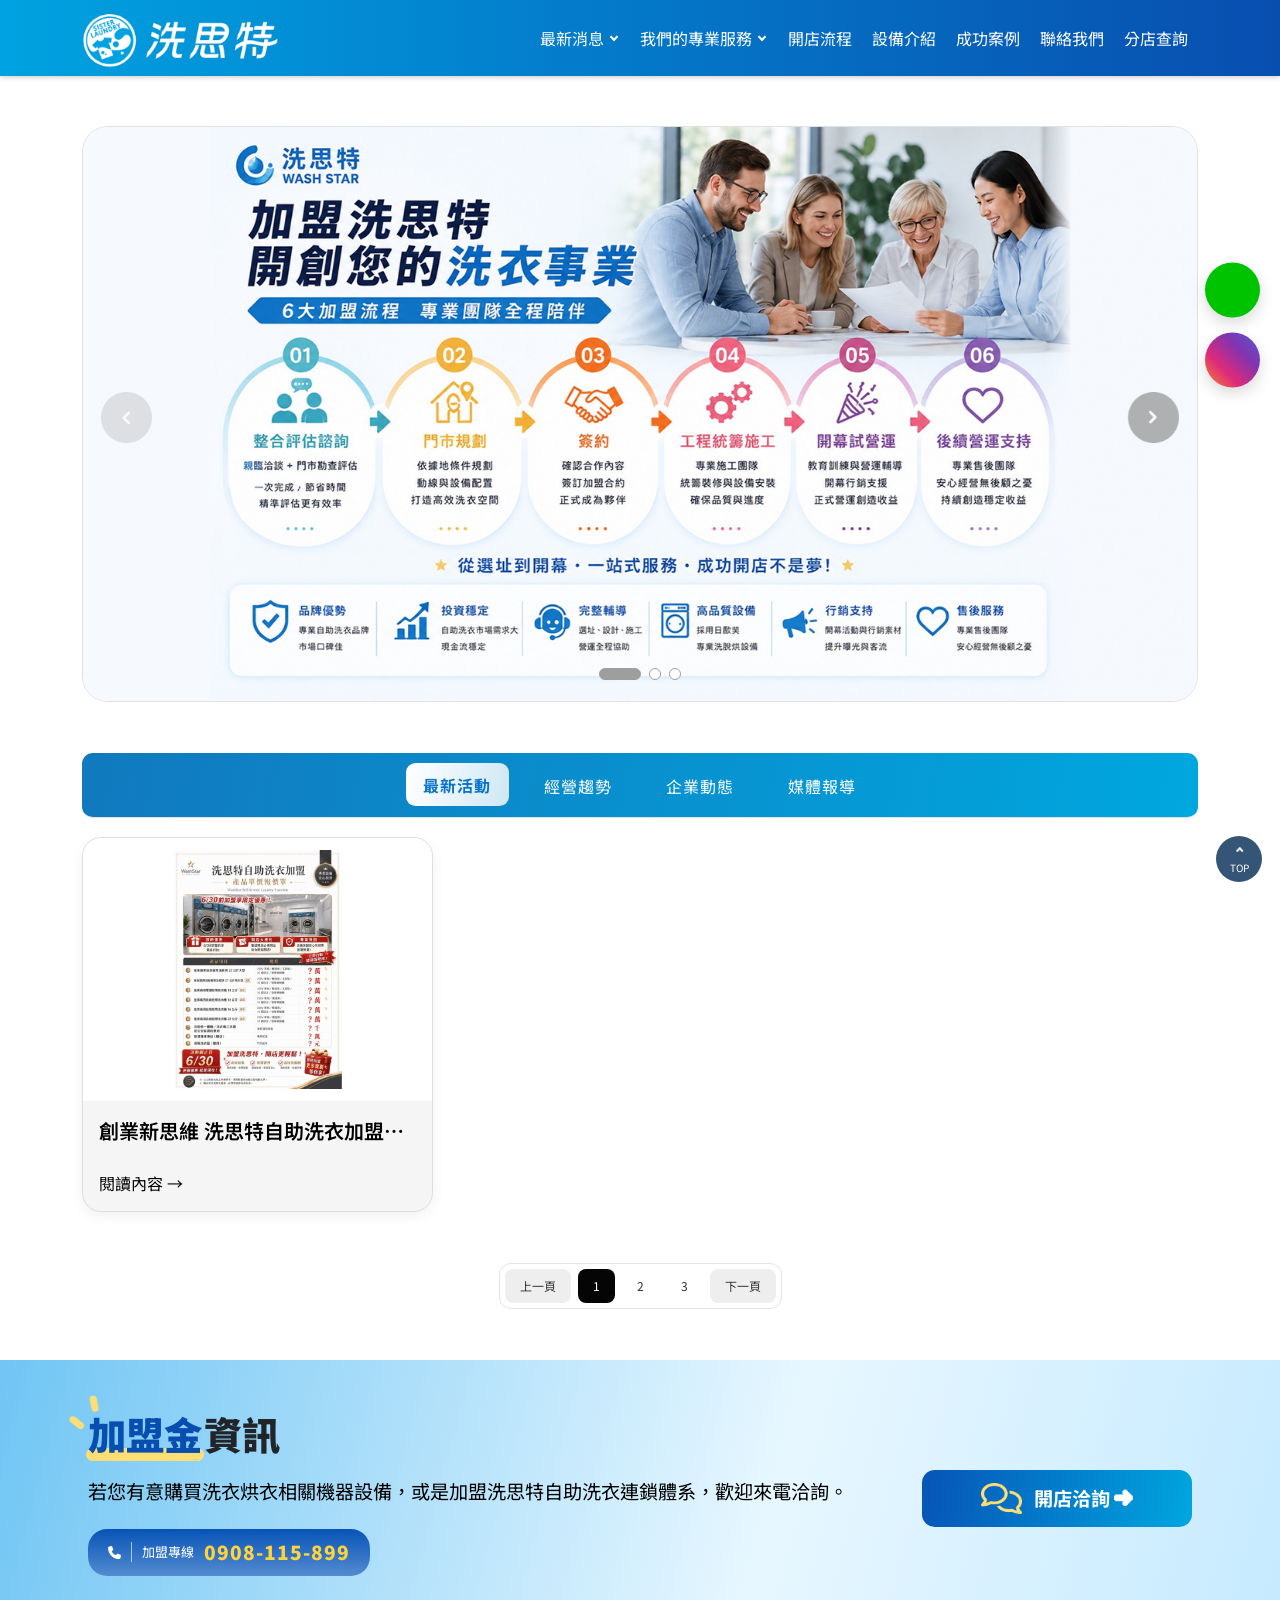
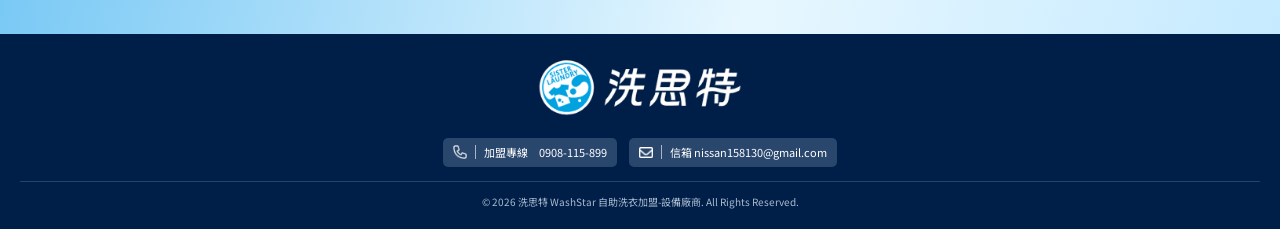
==== index.html @ e391d735 "首頁RWD切版" ====
<!doctype html>
<html lang="zh-TW">

<head>
  <meta charset="UTF-8" />
  <meta name="viewport" content="width=device-width, initial-scale=1.0" />
  <title>洗脫烘自助洗衣加盟 - 洗思特自助洗衣加盟</title>
  <meta name="description" content="洗脫烘一機到位，效率爆表！若您有意購買洗衣烘衣相關機器設備，或是加盟洗思特自助洗衣加盟連鎖體系，歡迎來電加盟，輕鬆小額開店。">
  <link rel="stylesheet" href="./style/bootstrap.min.css" />
  <link rel="stylesheet" href="./style/font-awesome.min.css" />
  <link rel="stylesheet" href="./style/magnific-popup.css" />
  <link rel="stylesheet" href="./style/swiper-bundle.css" />
  <!-- <link rel="stylesheet" href="./style/simplemenu.min.css"> -->
  <link rel="stylesheet" href="./style/animate.min.css" />
  <link rel="stylesheet" href="./style/style.css?v=0428" />
</head>

<body>
  <header class="header">
    <div class="container">
      <nav class="navbar navbar-expand-lg navbar-light">
        <div class="d-flex justify-content-between w-100">
          <a href="./" class="logo me-3">
            <img src="./images/logo.png" alt="" />
          </a>
          <button class="navbar-toggler" type="button" data-bs-toggle="collapse" data-bs-target="#navbarTogglerDemo01"
            aria-controls="navbarTogglerDemo01" aria-expanded="false" aria-label="Toggle navigation">
            <img src="./images/m_1.png" alt="" />
            <img src="./images/m_2.png" alt="" />
          </button>
        </div>

        <div class="navbar-collapse collapse" id="navbarTogglerDemo01" style="">
          <ul class="navbar-nav">
            <!-- 多層 -->
            <li class="nav-item dropdown">
              <!-- 下拉選單按鈕記得要加 .dropdown-toggle -->
              <a class="nav-link dropdown-toggle" href="./index.html#tab1" id="dropdown-menu-1" role="button"
                aria-expanded="false">
                最新消息</a><i class="gg-arrow-right ms-1"></i>
              <!-- 第一層需要加 .nested-dropdown-menu -->
              <ul class="dropdown-menu nested-dropdown-menu" aria-labelledby="dropdown-menu-1">
                <li class="nav-item dropdown">
                  <a class="dropdown-item dropdown-toggle" href="./index.html#tab1" id="dropdown-submenu-1"
                    role="button" aria-expanded="false">
                    最新活動</a></i>
                </li>
                <li class="nav-item dropdown">
                  <a class="dropdown-item dropdown-toggle" href="./index.html#tab2" id="dropdown-submenu-1"
                    role="button" aria-expanded="false">
                    經營撇步</a></i>
                </li>
                <li class="nav-item dropdown">
                  <a class="dropdown-item dropdown-toggle" href="./index.html#tab3" id="dropdown-submenu-1"
                    role="button" aria-expanded="false">
                    企業動態</a></i>
                </li>
                <li class="nav-item dropdown">
                  <a class="dropdown-item dropdown-toggle" href="./index.html#tab4" id="dropdown-submenu-1"
                    role="button" aria-expanded="false">
                    媒體報導</a></i>
                </li>
              </ul>
            </li>
            <!-- 多層 -->
            <li class="nav-item dropdown">
              <!-- 下拉選單按鈕記得要加 .dropdown-toggle -->
              <a class="nav-link dropdown-toggle" href="./about_1.html" id="dropdown-menu-1" role="button"
                aria-expanded="false">
                我們的專業服務</a><i class="gg-arrow-right ms-1"></i>
              <!-- 第一層需要加 .nested-dropdown-menu -->
              <ul class="dropdown-menu nested-dropdown-menu" aria-labelledby="dropdown-menu-1">
                <li class="nav-item dropdown">
                  <a class="dropdown-item dropdown-toggle" href="./about_1.html" id="dropdown-submenu-1" role="button"
                    aria-expanded="false">
                    關於我們</a></i>
                </li>
                <li class="nav-item dropdown">
                  <a class="dropdown-item dropdown-toggle" href="./about_2.html" id="dropdown-submenu-1" role="button"
                    aria-expanded="false">
                    SiSter</a></i>
                </li>
                <li class="nav-item dropdown">
                  <a class="dropdown-item dropdown-toggle" href="./about_3.html" id="dropdown-submenu-1" role="button"
                    aria-expanded="false">
                    SiSter店長系統</a></i>
                </li>
              </ul>
            </li>
            <!-- 單層 -->
            <li>
              <a class="nav-link" href="./flow.html">開店流程</a>
            </li>
            <!-- 單層 -->
            <li>
              <a class="nav-link" href="./equipmen_list.html">設備介紹</a>
            </li>
            <!-- 單層 -->
            <li>
              <a class="nav-link" href="./case_list.html">成功案例</a>
            </li>
            <!-- 單層 -->
            <li>
              <a class="nav-link" href="ㄥcontact.html">聯絡我們</a>
            </li>
            <!-- 單層 -->
            <li>
              <a class="nav-link" href="./branch.html">分店查詢</a>
            </li>
          </ul>
        </div>
      </nav>
    </div>
  </header>

  <main class="main">
    <!-- banner -->
    <div class="container">
      <div class="swiper bannerSwiper col-12">
        <div class="swiper-wrapper">
          <div class="swiper-slide">
            <img src="./images/banner_index.png" alt="" />
          </div>
          <div class="swiper-slide">
            <img src="./images/banner_index.png" alt="" />
          </div>
          <div class="swiper-slide">
            <img src="./images/banner_index.png" alt="" />
          </div>
        </div>
        <div class="swiper-button-next"></div>
        <div class="swiper-button-prev"></div>
        <div class="swiper-pagination"></div>
      </div>
    </div>
    <div class="container">

      <ul class="nav nav-tabs" id="section-tabs" role="tablist">
        <li class="nav-item" role="presentation">
          <button class="nav-link active" id="a1-tab" data-bs-toggle="tab" data-bs-target="#a1" type="button" role="tab"
            aria-controls="a1" aria-selected="true">最新活動</button>
        </li>
        <li class="nav-item" role="presentation">
          <button class="nav-link" id="a2-tab" data-bs-toggle="tab" data-bs-target="#a2" type="button" role="tab"
            aria-controls="a2" aria-selected="false">經營趨勢</button>
        </li>
        <li class="nav-item" role="presentation">
          <button class="nav-link" id="a3-tab" data-bs-toggle="tab" data-bs-target="#a3" type="button" role="tab"
            aria-controls="a3" aria-selected="false">企業動態</button>
        </li>
        <li class="nav-item" role="presentation">
          <button class="nav-link" id="a4-tab" data-bs-toggle="tab" data-bs-target="#a4" type="button" role="tab"
            aria-controls="a4" aria-selected="false">媒體報導</button>
        </li>
      </ul>
      <div class="tab-content" id="myTabContent">
        <div class="tab-pane fade show active" id="a1" role="tabpanel" aria-labelledby="a1-tab">
          <div class="row">
            <section class="news-grid" aria-label="最新消息列表">
              <a href="./more.html" class="news-card">
                <div class="poster-box"><img src="./WAS_file/pic_list_1.png" alt="洗思特自助洗衣加盟資訊海報"></div>
                <div class="card-copy">
                  <p class="tit">創業新思維 洗思特自助洗衣加盟免加盟金！</p>
                  <p>閱讀內容 →</p>
                </div>
              </a>

            </section>
            <nav class="pagination-wrap" aria-label="分頁">
              <ul class="pagination">
                <li class="page-item"><a class="page-link" href="#">上一頁</a></li>
                <li class="page-item active"><a class="page-link" href="#">1</a></li>
                <li class="page-item"><a class="page-link" href="#">2</a></li>
                <li class="page-item"><a class="page-link" href="#">3</a></li>
                <li class="page-item"><a class="page-link" href="#">下一頁</a></li>
              </ul>
            </nav>
          </div>
        </div>
        <div class="tab-pane fade" id="a2" role="tabpanel" aria-labelledby="a2-tab">
          <div class="row">
            <section class="news-grid" aria-label="最新消息列表">
              <a href="./more.html" class="news-card">
                <div class="poster-box"><img src="./WAS_file/pic_list_1.png" alt="洗思特自助洗衣加盟資訊海報"></div>
                <div class="card-copy">
                  <p class="tit">創業新思維 洗思特自助洗衣加盟免加盟金！</p>
                  <p>閱讀內容 →</p>
                </div>
              </a>

            </section>
            <nav class="pagination-wrap" aria-label="分頁">
              <ul class="pagination">
                <li class="page-item"><a class="page-link" href="#">上一頁</a></li>
                <li class="page-item active"><a class="page-link" href="#">1</a></li>
                <li class="page-item"><a class="page-link" href="#">2</a></li>
                <li class="page-item"><a class="page-link" href="#">3</a></li>
                <li class="page-item"><a class="page-link" href="#">下一頁</a></li>
              </ul>
            </nav>
          </div>
        </div>
        <div class="tab-pane fade" id="a3" role="tabpanel" aria-labelledby="a3-tab">
          <div class="row">
            <section class="news-grid" aria-label="最新消息列表">
              <a href="./more.html" class="news-card">
                <div class="poster-box"><img src="./WAS_file/pic_list_1.png" alt="洗思特自助洗衣加盟資訊海報"></div>
                <div class="card-copy">
                  <p class="tit">創業新思維 洗思特自助洗衣加盟免加盟金！</p>
                  <p>閱讀內容 →</p>
                </div>
              </a>

            </section>
            <nav class="pagination-wrap" aria-label="分頁">
              <ul class="pagination">
                <li class="page-item"><a class="page-link" href="#">上一頁</a></li>
                <li class="page-item active"><a class="page-link" href="#">1</a></li>
                <li class="page-item"><a class="page-link" href="#">2</a></li>
                <li class="page-item"><a class="page-link" href="#">3</a></li>
                <li class="page-item"><a class="page-link" href="#">下一頁</a></li>
              </ul>
            </nav>
          </div>
        </div>
        <div class="tab-pane fade" id="a4" role="tabpanel" aria-labelledby="a4-tab">
          <div class="row">
            <section class="news-grid" aria-label="最新消息列表">

              <a href="./more.html" class="news-card">
                <div class="poster-box"><img src="./WAS_file/pic_list_1.png" alt="洗思特自助洗衣加盟資訊海報"></div>
                <div class="card-copy">
                  <p class="tit">創業新思維 洗思特自助洗衣加盟免加盟金！</p>
                  <p>閱讀內容 →</p>
                </div>
              </a>


            </section>
            <nav class="pagination-wrap" aria-label="分頁">
              <ul class="pagination">
                <li class="page-item"><a class="page-link" href="#">上一頁</a></li>
                <li class="page-item active"><a class="page-link" href="#">1</a></li>
                <li class="page-item"><a class="page-link" href="#">2</a></li>
                <li class="page-item"><a class="page-link" href="#">3</a></li>
                <li class="page-item"><a class="page-link" href="#">下一頁</a></li>
              </ul>
            </nav>
          </div>
        </div>
      </div>
    </div>

  </main>

  <section class="join-cta container-filuid">
    <div class="cta-inner container">
      <div>
        <div class="cta-title"><span>加盟金</span>資訊</div>
        <p class="cta-desc">若您有意購買洗衣烘衣相關機器設備，或是加盟洗思特自助洗衣連鎖體系，歡迎來電洽詢。</p>
        <a class="phone-pill mb-3" href="tel:0908115899">
          <i class="fa-solid fa-phone"></i>
          <i class="line"></i>
          <span class="fw-normal">加盟專線</span> <strong>0908-115-899</strong></a>
      </div>
      <a class="chat-cta " href="#"><img src="./images/icon_message.png" alt="聊天圖示">開店洽詢 ➜</a>
    </div>
  </section>





  <div class="social-fixed-menu">
    <a href="https://lin.ee/khUN1MK" target="_blank" class="social-btn line">
      <i class="bi bi-line"></i>
    </a>
    <a href="https://www.instagram.com/zc_businesstablechair/" target="_blank" class="social-btn instagram">
      <i class="bi bi-instagram"></i>
    </a>
  </div>

  <a class="back-top" href="#" onclick="window.scrollTo({top:0,behavior:'smooth'});return false;"><b>⌃</b>TOP</a>


  <footer class="site-footer">
    <div class="footer-brand"><img src="./images/logo.png" alt=""></div>
    <div class="footer-contact">
      <span class="item">
        <img src="./images/icon_tel_l.png" alt="">
        <i class="line"></i>
        加盟專線　0908-115-899
      </span>
      <span class="item">
        <img src="./images/icon_email.png" alt="">
        <i class="line"></i>
        信箱 nissan158130@gmail.com
      </span>
    </div>
    <div class="copyright">© 2026 洗思特 WashStar 自助洗衣加盟-設備廠商. All Rights Reserved.</div>
  </footer>

  <script src="./script/jquery.min.js"></script>
  <script src="./script/bootstrap.bundle.min.js"></script>
  <!-- <script src="./script/simplemenu.js"></script> -->
  <script src="./script/jquery.magnific-popup.js"></script>
  <script src="./script/swiper-bundle.min.js"></script>
  <script src="./script/font-awesome.min.js"></script>
  <script src="./script/wow.min.js"></script>
  <script src="./script/main.js?0427"></script>
</body>

</html>
---- style/simplemenu.min.css ----
/*!
 * Simplemenu
 * @description Tasty CSS-animated hamburgers
 * @author cookieseventeen@gmail.com
 * @link https://github.com/cookieseventeen/simplemenu.git
 */.simple_menu{list-style:none;margin:0;padding:0}.simple_menu .nobtn>a>.openmenu{opacity:0;display:none}.simple_menu .nodirectorylink>a>.openmenu{position:absolute;left:0;right:0;top:0;bottom:0;width:auto;height:auto;display:block}.simple_menu ul,.simple_menu li{list-style:none;margin:0;padding:0}.simple_menu ul{display:none}.simple_menu a{color:#000;display:block;position:relative}.simple_menu a:hover{color:#59b3e9;text-decoration:none}.simple_menu a .openmenu{display:block;width:50px;height:56px;max-height:100%;position:absolute;right:0;top:0;z-index:2}.simple_menu a .openmenu .simplemenu-normal-icon{position:absolute;width:50px;height:100%;right:0;-webkit-transition:all 0.8s ease;transition:all 0.8s ease}.simple_menu a .openmenu .simplemenu-normal-icon span:nth-child(1),.simple_menu a .openmenu .simplemenu-normal-icon span:nth-child(2){content:'';display:block;position:absolute;background:#666;left:50%;top:50%;-webkit-transform:translate(-50%, -50%);transform:translate(-50%, -50%)}.simple_menu a .openmenu .simplemenu-normal-icon span:nth-child(1){width:20px;height:1px}.simple_menu a .openmenu .simplemenu-normal-icon span:nth-child(2){width:1px;height:20px}.simple_menu li.active>a .openmenu .simplemenu-normal-icon{-webkit-transform:rotate(135deg);transform:rotate(135deg)}.simple_menu>li{border-top:1px solid #ddd}.simple_menu>li>a{font-size:20px;padding:13px 24px}.simple_menu>li>ul{border-top:1px solid #ddd}.simple_menu>li>ul>li>a{font-size:18px;padding:8px 56px}.simple_menu>li>ul>li>a:before{content:'';display:block;width:2px;height:2px;background:#000;position:absolute;left:45px;top:20px}.simple_menu>li>ul>li>a span{height:43px}.simple_menu>li>ul>li>ul>li>a{font-size:16px;padding:5px 70px;color:#a2a2a2}.disablethis *{cursor:no-drop}
---- style/style.css ----
@charset "UTF-8";
@import url("https://fonts.googleapis.com/css2?family=Lugrasimo&family=Noto+Sans+TC:wght@100..900&display=swap");
body, html {
  font-family: "Noto Sans TC", sans-serif;
  font-weight: 400;
  font-style: normal;
  max-width: 1920px;
  margin: auto;
}

img {
  max-width: 100%;
  width: auto;
}

p {
  color: #000;
}

a {
  text-decoration: unset;
}

.main {
  margin-top: 75px;
  padding-top: clamp(16px, 4vw, 60px);
}

.social-fixed-menu {
  position: fixed;
  right: 20px;
  transform: translateY(-50%);
  bottom: 50%;
  display: flex;
  flex-direction: column;
  gap: 15px;
  z-index: 1050; /* 高於大多數 bootstrap 元件 */
}

.social-btn {
  width: 55px;
  height: 55px;
  border-radius: 50%;
  display: flex;
  align-items: center;
  justify-content: center;
  text-decoration: none;
  color: #fff;
  font-size: 24px;
  box-shadow: 0 6px 15px rgba(0, 0, 0, 0.15);
  transition: all 0.25s ease;
}

.social-btn:hover {
  transform: scale(1.12);
  color: #fff;
}

.line {
  background-color: #00c300;
}
.line i {
  color: #fff;
}

.instagram {
  background: linear-gradient(45deg, #f58529, #dd2a7b, #8134af, #515bd4);
}
.instagram i {
  color: #fff;
}

.header {
  position: fixed;
  width: 100%;
  top: 0;
  left: 0;
  z-index: 999;
  background-image: linear-gradient(to left, #084EB0, #00A2E0);
  box-shadow: 0 0 6px rgba(0, 0, 0, 0.3);
}
.header .logo img {
  max-height: 60px;
}
.navbar-toggler {
  border: none;
}
.navbar-toggler img:first-child {
  display: block;
}
.navbar-toggler img:last-child {
  display: none;
}
.navbar-toggler[aria-expanded=false] img:first-child {
  display: block;
}
.navbar-toggler[aria-expanded=false] img:last-child {
  display: none;
}
.navbar-toggler[aria-expanded=true] img:first-child {
  display: none;
}
.navbar-toggler[aria-expanded=true] img:last-child {
  display: block;
}
.navbar-toggler:focus {
  box-shadow: none;
}

.dropdown-submenu {
  margin-left: 12px;
  margin-top: 5px;
  position: static;
}

.nested-dropdown-menu li {
  position: relative;
}
@media (min-width: 992px) {
  .nested-dropdown-menu li + li {
    border-top: 1px dashed #c3d0dc;
  }
}

@media (min-width: 992px) {
  .dropdown-menu > li:hover > .dropdown-submenu {
    display: block;
  }
  .dropdown-submenu {
    position: absolute;
  }
  .dropdown-submenu,
  .dropdown-submenu[data-bs-popper] {
    left: 100%;
    margin-left: 0;
    margin-top: 0;
    top: -7px;
  }
  .dropdown-submenu.show {
    display: none;
  }
}
#navbarTogglerDemo01 {
  margin-top: 4px;
  margin-bottom: 4px;
  flex-shrink: 0;
}
#navbarTogglerDemo01 .dropdown-menu {
  border: none;
  display: none;
}
@media (min-width: 992px) {
  #navbarTogglerDemo01 .dropdown-menu {
    background-color: #fff;
    transform: translateX(-50%);
    left: 50%;
    border-radius: 24px;
  }
}
#navbarTogglerDemo01 .dropdown-menu::before {
  content: "";
  display: block;
  position: absolute;
  width: calc(100% + 4px);
  height: 100px;
  left: -4px;
}
#navbarTogglerDemo01 .dropdown-menu.show {
  display: block;
}
#navbarTogglerDemo01 .dropdown-toggle {
  display: flex;
  align-items: center;
  justify-content: flex-start;
  padding: 12px 20px;
  color: #000;
}
#navbarTogglerDemo01 .dropdown-toggle::after {
  display: none;
}
#navbarTogglerDemo01 .nav-item {
  position: relative;
}
#navbarTogglerDemo01 .nav-item .dropdown-item::before {
  content: "";
  width: 6px;
  height: 6px;
  border-radius: 50%;
  background-color: #1179BE;
  margin-right: 12px;
  opacity: 0;
}
#navbarTogglerDemo01 .nav-item .dropdown-item:hover::before {
  opacity: 1;
}
#navbarTogglerDemo01 .nav-item .gg-arrow-right {
  position: absolute;
  right: 18px;
  top: 12px;
  transform: rotate(90deg);
}
@media (min-width: 992px) {
  #navbarTogglerDemo01 .nav-item .gg-arrow-right {
    transform: scale(0.7);
    width: 16px;
    right: 10px;
    top: 8px;
    transform: rotate(0deg);
  }
}
@media (max-width: 991px) {
  #navbarTogglerDemo01 .navbar-nav {
    overflow-y: auto;
    max-height: 80vh;
    background-color: #fff;
    border-radius: clamp(10px, 1.75vw, 32px);
    padding: 10px;
  }
}
#navbarTogglerDemo01 .navbar-nav > .nav-item {
  margin: 2px 0;
}
#navbarTogglerDemo01 .navbar-nav > .nav-item > .nav-link {
  color: #000;
}
@media (min-width: 992px) {
  #navbarTogglerDemo01 .navbar-nav > .nav-item > .nav-link {
    background-color: transparent;
  }
}
#navbarTogglerDemo01 .navbar-nav > .nav-item > .nav-link.show {
  background-color: #f3f0ef;
}
@media (min-width: 992px) {
  #navbarTogglerDemo01 .navbar-nav > .nav-item > .nav-link.show {
    background-color: transparent;
  }
}
@media (max-width: 991px) {
  #navbarTogglerDemo01 .navbar-nav > .nav-item > .nav-link + .gg-arrow-right {
    display: none;
  }
}
@media (min-width: 992px) {
  #navbarTogglerDemo01 .navbar-nav > .nav-item > .dropdown-menu {
    padding: 12px;
  }
}
@media (min-width: 992px) {
  #navbarTogglerDemo01 .navbar-nav > .nav-item > .dropdown-menu > .nav-item:hover {
    background-color: #E6F6FD;
    border-radius: 14px;
  }
}
@media (min-width: 992px) {
  #navbarTogglerDemo01 .navbar-nav > .nav-item > .dropdown-menu > .nav-item:hover .dropdown-item {
    color: #1179BE;
  }
}
#navbarTogglerDemo01 .navbar-nav > .nav-item > .dropdown-menu > .nav-item + .nav-item {
  border-top: #ecf0f3 1px solid;
}
@media (min-width: 992px) {
  #navbarTogglerDemo01 .navbar-nav > .nav-item > .dropdown-menu > .nav-item + .nav-item {
    border-top: none;
  }
}
#navbarTogglerDemo01 .navbar-nav > .nav-item .nav-link {
  padding: 12px 20px;
  color: #fff;
  border-radius: 99px;
  color: #000;
}
@media (min-width: 992px) {
  #navbarTogglerDemo01 .navbar-nav > .nav-item .nav-link {
    padding: 6px 26px 6px 10px;
    color: #fff;
  }
}
#navbarTogglerDemo01 .navbar-nav > li {
  flex-shrink: 0;
}
#navbarTogglerDemo01 .navbar-nav > li > .nav-link {
  padding: 12px 20px;
  color: #fff;
  border-radius: 99px;
  color: #000;
}
@media (min-width: 992px) {
  #navbarTogglerDemo01 .navbar-nav > li > .nav-link {
    background-color: transparent;
    padding: 6px 10px;
    color: #fff;
  }
}
#navbarTogglerDemo01 .navbar-nav > li + li {
  margin: 2px 0;
}
#navbarTogglerDemo01 .dropdown-item:focus,
#navbarTogglerDemo01 .dropdown-item:hover {
  background-color: transparent;
}
#navbarTogglerDemo01 .dropdown-submenu.show {
  border-top: #ecf0f3 1px solid;
}
#navbarTogglerDemo01 .dropdown-submenu .dropdown-item {
  padding: 6px 20px;
  color: #595959;
}
@media (min-width: 992px) {
  #navbarTogglerDemo01 .dropdown-submenu .dropdown-item {
    padding: 12px 20px;
  }
}

@media (min-width: 992px) {
  #navbarTogglerDemo01 .dropdown-toggle.show + .dropdown-menu {
    display: block;
  }
}
.dropdown-menu {
  display: none;
}

.dropdown-menu.show {
  display: block;
}

@media (max-width: 991px) {
  .d-mobile-block {
    display: block !important;
  }
}

@media (max-width: 991px) {
  #navbarTogglerDemo01 > .navbar-nav > .nav-item > .nested-dropdown-menu {
    display: block !important;
    padding-left: 16px;
  }
}

.navbar-light .navbar-toggler {
  filter: brightness(0) invert(1);
}

@media (max-width: 991px) {
  #navbarTogglerDemo01 > .navbar-nav > .nav-item > .nested-dropdown-menu {
    padding-top: 0 !important;
  }
}

@media (max-width: 991px) {
  #navbarTogglerDemo01 .navbar-nav > .nav-item .nav-link {
    border-radius: 0;
    padding-left: 0;
    padding-right: 0;
  }
}

@media (max-width: 991px) {
  #navbarTogglerDemo01 .navbar-nav > li .nav-link {
    border-bottom: 1px solid #ecf0f3;
    border-radius: 0;
  }
}

@media (max-width: 991px) {
  #navbarTogglerDemo01 .navbar-nav > .nav-item {
    padding: 0 10px;
  }
}

@media (max-width: 991px) {
  #navbarTogglerDemo01 .navbar-nav > li + li {
    padding: 0 10px;
  }
}

@media (max-width: 991px) {
  #navbarTogglerDemo01 .navbar-nav > li a {
    padding-left: 0 !important;
    padding-right: 0 !important;
  }
}

.site-footer {
  background: #001F48;
  color: #fff;
  text-align: center;
  padding: clamp(10px, 2vw, 20px);
}

.footer-brand {
  margin-bottom: clamp(12px, 1.75vw, 24px);
}
.footer-brand img {
  width: clamp(140px, 16vw, 240px);
}

.footer-contact {
  display: flex;
  justify-content: center;
  gap: 12px;
  flex-wrap: wrap;
  margin-bottom: 14px;
}
.footer-contact .item {
  display: flex;
  align-items: center;
  gap: 8px;
}
@media (max-width: 480px) {
  .footer-contact .item {
    width: 100%;
  }
}
.footer-contact .item img {
  width: 14px;
}
.footer-contact .line {
  display: inline-block;
  width: 1px;
  height: 14px;
  background-color: rgba(255, 255, 255, 0.6);
}

.footer-contact span {
  background: #29466c;
  border-radius: 5px;
  padding: 6px 10px;
  font-size: 11px;
}

.copyright {
  border-top: 1px solid #254365;
  margin: 0 auto;
  padding-top: 12px;
  color: #aabbd0;
  font-size: 10px;
}

.back-top {
  position: fixed;
  right: 18px;
  bottom: 18px;
  width: 46px;
  height: 46px;
  border-radius: 50%;
  background: #345575;
  color: #fff;
  display: flex;
  align-items: center;
  justify-content: center;
  flex-direction: column;
  font-size: 10px;
  z-index: 8;
}

.back-top b {
  font-size: 19px;
  line-height: 16px;
}

.banner img {
  width: 100%;
  height: 100%;
  -o-object-fit: cover;
     object-fit: cover;
  border-radius: 0;
}
@media (min-width: 992px) {
  .banner img {
    max-height: 26vw;
  }
}

.tit_unit {
  color: #FFDF74;
  font-size: clamp(18px, 2vw, 24px);
}
.tit_unit .tit_en {
  margin-left: 6px;
  color: #FFDF74;
}

.tit_en {
  font-family: "Lugrasimo", cursive;
  font-weight: 400;
  font-style: normal;
  font-size: 22px;
}

.color_sec {
  color: #FFDF74 !important;
}
.color_sec * {
  color: #FFDF74 !important;
}

.btn_more {
  width: 114px;
  border: 1px solid #1179BE;
  color: #1179BE;
  background-color: #fff;
  border-radius: 99px;
  display: flex;
  align-items: center;
  justify-content: center;
  text-decoration: none;
  font-weight: 500;
  padding: 4px;
  transition: all 0.3s;
}
.btn_more:hover {
  background-color: #1179BE;
  color: #fff;
}
.btn_more:hover i {
  color: #fff;
}
.btn_more i {
  color: #1179BE;
}
.btn_more.grey {
  width: auto;
  padding: 12px;
  color: #595959;
  background-color: transparent;
  border: 1px solid #595959;
}
.btn_more.grey i {
  color: #595959;
}
.btn_more.grey:hover {
  background-color: #595959;
  color: #fff;
}
.btn_more.grey:hover i {
  color: #fff;
}

.box_link {
  color: #595959;
  display: flex;
  justify-content: center;
  gap: 4px 8px;
  list-style: none;
  font-size: 14px;
  margin-bottom: clamp(24px, 3vw, 40px);
  flex-wrap: wrap;
  line-height: 1.25;
  padding-left: 0;
}
.box_link * {
  color: #595959;
  font-size: 14px;
  line-height: 1.25;
}

.page_tit {
  font-size: clamp(22px, 2vw, 28px);
  letter-spacing: 8px;
  text-align: center;
}
.page_tit.short {
  letter-spacing: 0;
  text-align: left;
}
.page_tit + p {
  font-size: clamp(16px, 1.25vw, 20px);
}

.hr {
  color: #bbb;
  margin-top: clamp(20px, 3vw, 40px);
  margin-bottom: clamp(20px, 3vw, 40px);
}

.page_unit_tit {
  text-align: center;
  font-size: clamp(14px, 1.5vw, 16px);
  color: #000;
}

.banner .area_text {
  background-color: #F4F4F4;
  text-align: center;
  padding-top: 20px;
  padding-bottom: 20px;
}
.banner .area_text p {
  letter-spacing: 0.5px;
}
.banner .area_text p:first-child {
  font-size: 18px;
  letter-spacing: 2px;
  font-weight: 500;
}

.gg-arrow-right {
  box-sizing: border-box;
  position: relative;
  display: block;
  transform: scale(var(--ggs, 1));
  width: 22px;
  height: 22px;
}

.gg-arrow-right::after {
  content: "";
  display: block;
  box-sizing: border-box;
  position: absolute;
  right: 3px;
  color: #fff;
}

.gg-arrow-right::after {
  width: 6px;
  height: 6px;
  border-top: 2px solid;
  border-right: 2px solid;
  transform: rotate(135deg);
  bottom: 10px;
}

.gg-arrow-left {
  box-sizing: border-box;
  position: relative;
  display: block;
  transform: scale(var(--ggs, 1));
  width: 22px;
  height: 22px;
}

.gg-arrow-left::after,
.gg-arrow-left::before {
  content: "";
  display: block;
  box-sizing: border-box;
  position: absolute;
  left: 3px;
}

.gg-arrow-left::after {
  width: 8px;
  height: 8px;
  border-bottom: 2px solid;
  border-left: 2px solid;
  transform: rotate(45deg);
  bottom: 7px;
}

.gg-arrow-down {
  box-sizing: border-box;
  position: relative;
  display: block;
  transform: scale(var(--ggs, 1));
  width: 22px;
  height: 22px;
}

.gg-arrow-down::after,
.gg-arrow-down::before {
  content: "";
  display: block;
  box-sizing: border-box;
  position: absolute;
  bottom: 4px;
}

.gg-arrow-down::after {
  width: 8px;
  height: 8px;
  border-bottom: 2px solid;
  border-left: 2px solid;
  transform: rotate(-45deg);
  left: 7px;
}

.gg-arrow-down::before {
  width: 2px;
  height: 16px;
  left: 10px;
  background: currentColor;
}

.gg-arrow-up {
  box-sizing: border-box;
  position: relative;
  display: block;
  transform: scale(var(--ggs, 1));
  width: 22px;
  height: 22px;
}

.gg-arrow-up::after,
.gg-arrow-up::before {
  content: "";
  display: block;
  box-sizing: border-box;
  position: absolute;
  top: 4px;
}

.gg-arrow-up::after {
  width: 8px;
  height: 8px;
  border-top: 2px solid;
  border-left: 2px solid;
  transform: rotate(45deg);
  left: 7px;
}

.gg-arrow-up::before {
  width: 2px;
  height: 16px;
  left: 10px;
  background: currentColor;
}

.box_edit h1,
.box_edit h2,
.box_edit h3,
.box_edit h4,
.box_edit h5,
.box_edit h6 {
  color: #1179BE;
}
.box_edit ol {
  padding-left: 32px;
}
.box_edit ol ul {
  padding-left: 20px;
  list-style: disc;
}
.box_edit li b {
  color: #1179BE;
}
.box_edit img {
  height: auto !important;
}

.bannerSwiper {
  width: 100%;
  height: 100%;
  margin-bottom: clamp(16px, 4vw, 60px);
  border-radius: clamp(16px, 2vw, 36px);
  border: 1px solid #E2E2E2;
}
.bannerSwiper .swiper-slide {
  text-align: center;
  font-size: 18px;
  background: #fff;
  display: flex;
  justify-content: center;
  align-items: center;
}
.bannerSwiper .swiper-slide img {
  display: block;
  width: 100%;
  height: 100%;
  -o-object-fit: cover;
     object-fit: cover;
}
.bannerSwiper .swiper-pagination-bullet {
  width: 10px;
  height: 10px;
  background-color: #fff;
  opacity: 0.6;
  box-shadow: 0 0 4px rgba(0, 0, 0, 0.5);
}
.bannerSwiper .swiper-pagination-bullet-active {
  opacity: 1;
}

.swiper-horizontal > .swiper-pagination-bullets,
.swiper-pagination-bullets.swiper-pagination-horizontal {
  bottom: 16px;
}

.swiper-button-next {
  background-image: url("../images/btn_next.png");
  background-size: 100% 100%;
  width: clamp(30px, 4vw, 72px);
  height: clamp(30px, 4vw, 72px);
  right: 18px;
}
.swiper-button-next::after {
  display: none;
}

.swiper-button-prev {
  background-image: url("../images/btn_prev.png");
  background-size: 100% 100%;
  width: clamp(30px, 4vw, 72px);
  height: clamp(30px, 4vw, 72px);
  left: 18px;
}
.swiper-button-prev::after {
  display: none;
}

.swiper .swiper-pagination-bullet {
  opacity: 1;
  box-shadow: none;
  border: 1px solid #9E9E9E;
  width: 12px;
  height: 12px;
}
.swiper .swiper-pagination-bullet.swiper-pagination-bullet-active {
  background-color: #9E9E9E;
  width: 42px;
  height: 12px;
  border-radius: 20px;
}

.arr_box {
  display: flex;
  gap: 6px;
}
.arr_box .arrow-right,
.arr_box .arrow-left {
  width: 36px;
  height: 36px;
  display: flex;
  align-items: center;
  justify-content: center;
  border: 1px solid #bbb;
  transition: all 0.3s;
}
.arr_box .arrow-right i,
.arr_box .arrow-left i {
  color: #bbb;
  margin: 0 !important;
}
.arr_box .arrow-right:hover,
.arr_box .arrow-left:hover {
  filter: brightness(0.5);
}

.list_card {
  display: flex;
  justify-content: space-between;
  flex-wrap: wrap;
  margin-bottom: clamp(24px, 4vw, 80px);
}
@media (min-width: 992px) {
  .list_card {
    gap: 8px;
  }
}
.list_card .card {
  width: 100%;
  border: none;
  border-radius: 10px;
  margin-top: 12px;
}
@media (min-width: 992px) {
  .list_card .card {
    width: calc(50% - 8px);
  }
}
.list_card .card img {
  margin: 0;
}
.list_card .card:nth-child(1n) {
  background-color: #dde6e4;
}
.list_card .card:nth-child(2n) {
  background-color: #e5ded5;
}
.list_card .card:nth-child(3n) {
  background-color: #cbd5dd;
}
.list_card .card:nth-child(4n) {
  background-color: #d6cdcb;
}
.list_card .card .text {
  position: absolute;
  padding: 16px;
  transform: translateY(-50%);
  top: 50%;
  left: 0;
  width: 45%;
}
.list_card .card .btn_more {
  padding: 0 4px 1px 4px;
  width: 90px;
  opacity: 0.9;
  font-size: 15px;
}
.list_card .card .tw {
  margin-bottom: 4px;
  font-size: 20px;
}
.list_card .card .en {
  font-size: 16px;
  opacity: 0.9;
}
.list_card .card .btn_more {
  font-size: 16px;
}
.list_card.list_card_v2 .card {
  position: relative;
  overflow: hidden;
}
.list_card.list_card_v2 .card::after {
  content: "";
  display: block;
  position: absolute;
  width: 100%;
  height: 120%;
  opacity: 0.8;
  transform: translate(-50%, -50%);
  left: 50%;
  top: 50%;
  transition: all 0.5s;
}
.list_card.list_card_v2 .card:nth-child(1n)::after {
  background-color: #dde6e4;
}
.list_card.list_card_v2 .card:nth-child(2n)::after {
  background-color: #e5ded5;
}
.list_card.list_card_v2 .card:nth-child(3n)::after {
  background-color: #cbd5dd;
}
.list_card.list_card_v2 .card:nth-child(4n)::after {
  background-color: #d6cdcb;
}
.list_card.list_card_v2 .card img {
  margin: 0;
}
.list_card.list_card_v2 .card .text {
  position: absolute;
  z-index: 1;
  transform: translateY(-50%);
  left: 20px;
  transition: all 0.5s;
}
.list_card.list_card_v2 .card .btn_more {
  pointer-events: none;
}
.list_card.list_card_v2 .card:hover .text {
  opacity: 0;
}
.list_card.list_card_v2 .card:hover::after {
  opacity: 0;
}
.list_card.list_card_v3 .card:hover .text .btn_more {
  background-color: #595959;
  color: #fff;
}
.list_card.list_card_v3 .card:hover .text .btn_more .gg-arrow-right {
  color: #fff;
}
.list_card.list_card_v3 .card .btn_more {
  pointer-events: none;
}

#section-tabs {
  display: flex;
  justify-content: center;
  gap: clamp(12px, 1.35vw, 22px);
  margin: clamp(16px, 3vw, 48px) 0 clamp(16px, 1.5vw, 22px);
  padding: clamp(6px, 0.75vw, 10px);
  border-radius: clamp(10px, 0.85vw, 16px);
  background: linear-gradient(100deg, #1179BE, #00a7df);
}
@media (max-width: 480px) {
  #section-tabs {
    padding: 6px;
    gap: 6px;
  }
}
#section-tabs .nav-item:focus-visible {
  outline: none;
}
#section-tabs .nav-link,
#section-tabs a {
  padding: clamp(6px, 0.75vw, 10px) clamp(12px, 1.35vw, 22px);
  border-radius: clamp(6px, 0.75vw, 10px);
  color: #fff;
  font-size: clamp(16px, 1.25vw, 18px);
  letter-spacing: 1px;
}
@media (max-width: 480px) {
  #section-tabs .nav-link,
  #section-tabs a {
    letter-spacing: 0;
    font-size: 14px;
  }
}
#section-tabs .nav-link.active,
#section-tabs a.active {
  color: #0873c8;
  background: #fff;
  background: linear-gradient(100deg, rgb(255, 255, 255), rgba(255, 255, 255, 0.8));
  border: none;
  font-weight: 700;
}
#section-tabs .nav-link:hover,
#section-tabs a:hover {
  background-color: rgba(255, 255, 255, 0.3);
  border: none;
}

.news-grid {
  display: grid;
  grid-template-columns: repeat(3, minmax(0, 1fr));
  gap: 31px 32px;
}

.news-card {
  overflow: hidden;
  border: 1px solid #dedede;
  border-radius: clamp(10px, 1.5vw, 24px);
  background: #f5f5f5;
  box-shadow: 0 4px 13px rgba(0, 0, 0, 0.06);
  color: #000;
}
.news-card p {
  margin-bottom: 0;
  font-size: 16px;
}
.news-card .tit {
  font-size: clamp(20px, 1.5vw, 24px);
  font-weight: 600;
  margin-bottom: 8px;
  line-height: 1.4;
  white-space: nowrap;
  overflow: hidden;
  text-overflow: ellipsis;
  margin-bottom: clamp(16px, 15vw, 26px);
}

.poster-box {
  height: 263px;
  display: flex;
  align-items: center;
  justify-content: center;
  padding: 12px;
  background: #fff;
}
.poster-box img {
  height: 100%;
  max-width: 100%;
  -o-object-fit: contain;
     object-fit: contain;
}

.card-copy {
  padding: 16px;
}

.pagination-wrap {
  display: flex;
  justify-content: center;
  margin: clamp(20px, 4vw, 60px) 0;
}

.pagination {
  display: flex;
  align-items: center;
  gap: 8px;
  padding: 5px;
  border: 1px solid #e4e4e4;
  border-radius: clamp(10px, 1.35vw, 12px);
  margin-bottom: 0;
}

.page-link {
  border: 0;
  border-radius: 8px !important;
  color: #333;
  font-size: 12px;
  padding: 8px 15px;
  background: transparent;
}
.page-link:hover {
  color: #0754b7;
  background: #f0f0f0;
}
.page-link:focus {
  box-shadow: none;
}

.page-item.active .page-link {
  color: #fff;
  background: #050505;
}
.page-item:first-child .page-link, .page-item:last-child .page-link {
  background: #eee;
}
@media (max-width: 480px) {
  .page-item:first-child .page-link, .page-item:last-child .page-link {
    display: none;
  }
}
.page-item.disabled .page-link {
  color: #999;
  pointer-events: none;
}

.join-cta {
  background: linear-gradient(105deg, #70c5f4 0%, #e7f7ff 60%, #c6eaff 100%);
  padding: 45px 0 42px;
}

.cta-inner {
  margin: auto;
  display: flex;
  align-items: center;
  justify-content: space-between;
  gap: 30px;
  padding: 0 18px;
}

.cta-title {
  font-size: clamp(29px, 3vw, 48px);
  font-weight: 900;
  margin-bottom: 14px;
}
.cta-title span {
  color: #084EB0;
  position: relative;
  display: inline-block;
  z-index: 1;
  margin-right: 2px;
}
.cta-title span::before {
  content: "";
  display: inline-block;
  width: calc(100% + 4px);
  height: clamp(10px, 1vw, 15px);
  border-radius: 50px;
  background-color: #FFDF74;
  margin-right: 12px;
  bottom: 2px;
  position: absolute;
  z-index: -1;
  transform: translateX(-2px);
}
.cta-title span::after {
  content: "";
  display: inline-block;
  width: clamp(26px, 2.4vw, 36px);
  height: clamp(32px, 3vw, 42px);
  position: absolute;
  background-image: url("../images/desc_1.png");
  background-size: contain;
  background-repeat: no-repeat;
  left: -20px;
  top: -10px;
}

.cta-desc {
  font-size: clamp(18px, 1.5vw, 22px);
  margin-bottom: 23px;
}

.phone-pill {
  display: inline-flex;
  align-items: center;
  gap: 10px;
  background: linear-gradient(180deg, #0754b7, #548bd0);
  border-radius: clamp(10px, 1.5vw, 30px);
  padding: 9px 20px;
  color: #fff;
  font-size: 13px;
  font-weight: 700;
  transition: all 0.3s;
}
@media (max-width: 480px) {
  .phone-pill {
    padding: 10px 16px;
    gap: 6px;
    width: 100%;
  }
}
.phone-pill:hover {
  color: #FFDF74;
  transform: translateY(-2px);
}
.phone-pill strong {
  font-size: clamp(18px, 1.5vw, 22px);
  color: #ffd43b;
  letter-spacing: 1px;
}
@media (max-width: 480px) {
  .phone-pill strong {
    font-size: 16px;
  }
}
.phone-pill .line {
  width: 1px;
  height: 20px;
  background-color: rgba(255, 255, 255, 0.6);
}
@media (max-width: 480px) {
  .phone-pill .line {
    display: none;
  }
}
@media (max-width: 480px) {
  .phone-pill svg {
    display: none;
  }
}

.chat-cta {
  background: linear-gradient(100deg, #0754b7, #00a6df);
  color: #fff;
  border-radius: clamp(10px, 1vw, 16px);
  padding: clamp(10px, 1vw, 16px) clamp(16px, 1.5vw, 22px);
  font-size: clamp(18px, 1.5vw, 28px);
  display: flex;
  align-items: center;
  justify-content: center;
  gap: 12px;
  width: clamp(192px, 30%, 270px);
  flex-shrink: 0;
  transition: all 0.3s;
  font-weight: 700;
}
@media (max-width: 767.98px) {
  .chat-cta {
    margin: auto;
  }
}
@media (max-width: 480px) {
  .chat-cta {
    font-size: 16px;
    width: 100%;
  }
}
.chat-cta:hover {
  color: #FFDF74;
  transform: translateY(-2px);
}
.chat-cta img {
  width: clamp(30px, 3.2vw, 58px);
}

@media (max-width: 767.98px) {
  .header-inner {
    flex-wrap: wrap;
  }
  .main-nav {
    width: 100%;
    overflow-x: auto;
  }
  .news-grid {
    grid-template-columns: repeat(2, minmax(0, 1fr));
  }
  .cta-inner {
    display: block;
    text-align: center;
  }
}
@media (max-width: 480px) {
  .news-grid {
    grid-template-columns: 1fr;
  }
}
.bannerSwiper_pr .swiper-pagination {
  width: 60px;
  background-color: rgba(255, 255, 255, 0.6);
  padding: 4px;
  margin: auto;
  transform: translateX(-50%);
  left: 50%;
  bottom: 18px;
  border-radius: 4px;
}
.bannerSwiper_pr .swiper-slide {
  display: flex;
  justify-content: center;
}
.bannerSwiper_pr img {
  border-radius: 0;
}

#pills-tab {
  justify-content: center;
  gap: 12px;
  margin-top: 8px;
}
#pills-tab .nav-link {
  background-color: #e2e2e2;
  color: #595959;
  border-radius: 99px;
  padding: 2px 16px 4px 16px;
  letter-spacing: 2px;
}
#pills-tab .nav-link.active {
  background-color: #1179BE;
  color: #fff;
}

.list-pp {
  list-style: none;
  padding-left: 0;
  display: flex;
  flex-wrap: wrap;
  align-items: flex-start;
  justify-content: start;
  gap: 8px;
}
@media (min-width: 992px) {
  .list-pp {
    gap: 18px;
  }
}
@media (min-width: 1366px) {
  .list-pp {
    gap: 16px;
  }
}
.list-pp .item {
  width: calc(50% - 4px);
}
@media (min-width: 992px) {
  .list-pp .item {
    width: calc(33.333% - 12px);
  }
}
@media (min-width: 1366px) {
  .list-pp .item {
    width: calc(25% - 12px);
  }
}
.list-pp .item:hover a > img {
  opacity: 0.7;
}
.list-pp a img {
  border-radius: 10px;
}

.box_sp {
  margin: 8px 0 4px 0;
}
.box_sp img {
  border-radius: 99px !important;
  width: clamp(24px, 3vw, 40px);
  height: clamp(24px, 3vw, 40px);
  transition: all 0.3s;
}
.box_sp img + img {
  margin-left: 12px;
}
.box_sp.lg {
  margin-top: 14px;
  margin-bottom: 14px;
}
.box_sp.lg img {
  width: clamp(42px, 3vw, 64px);
  height: clamp(42px, 3vw, 64px);
}
.box_sp.lg img + img {
  margin-left: 18px;
}

.box_sep .tit {
  font-size: 14px;
  color: #8a8a8a;
  margin-bottom: 4px;
}
@media (min-width: 992px) {
  .box_sep .tit {
    font-size: 16px;
  }
}
@media (min-width: 992px) {
  .box_sep p,
  .box_sep li {
    font-size: 18px;
  }
}

.mfp-bg {
  background-color: #fff;
}

.mfp-figure:after {
  display: none;
}

img.mfp-img {
  padding: 0 !important;
  border-radius: 10px;
  max-height: 80vh !important;
}

.mfp-image-holder .mfp-content {
  width: calc(100% - 32px);
}

.mfp-image-holder .mfp-close {
  margin-top: -40px;
  color: #555;
  padding-right: 12px;
}

.list_case {
  padding-left: 0;
  list-style: none;
  margin-bottom: clamp(24px, 4vw, 80px);
}
@media (min-width: 681px) {
  .list_case {
    margin-top: clamp(24px, 3vw, 60px);
    display: flex;
    flex-wrap: wrap;
    justify-content: start;
    align-items: start;
    gap: 0 26px;
  }
}
.list_case .item {
  padding-bottom: 16px;
  border-bottom: 1px solid #dddddd;
  padding-top: 16px;
}
@media (min-width: 681px) {
  .list_case .item {
    width: calc(50% - 20px);
  }
}
@media (min-width: 992px) {
  .list_case .item {
    width: calc(33.333% - 20px);
  }
}
@media (min-width: 1366px) {
  .list_case .item {
    width: calc(25% - 20px);
  }
}
@media (min-width: 681px) {
  .list_case .item:nth-child(2) {
    border-top: none;
  }
}
.list_case .item:hover img {
  opacity: 0.7;
}
.list_case .item a {
  display: flex;
  align-items: center;
  justify-content: flex-start;
  flex-direction: column;
}
.list_case .item a > img {
  border-radius: 10px;
  margin-bottom: 8px;
  transition: all 0.3s;
}
.list_case .box_text {
  width: 100%;
}
.list_case .box_text .tit {
  color: #1179BE;
  margin-bottom: 4px;
  display: -webkit-box;
  -webkit-box-orient: vertical;
  -webkit-line-clamp: 1;
  overflow: hidden;
}
.list_case .box_text .data {
  font-size: 14px;
  color: #898989;
  margin-bottom: 4px;
}
.list_case .box_text .des {
  margin-bottom: 0;
  display: -webkit-box;
  -webkit-box-orient: vertical;
  -webkit-line-clamp: 2;
  overflow: hidden;
  height: 48px;
}

.box_edit {
  margin-bottom: clamp(24px, 4vw, 80px);
}/*# sourceMappingURL=style.css.map */
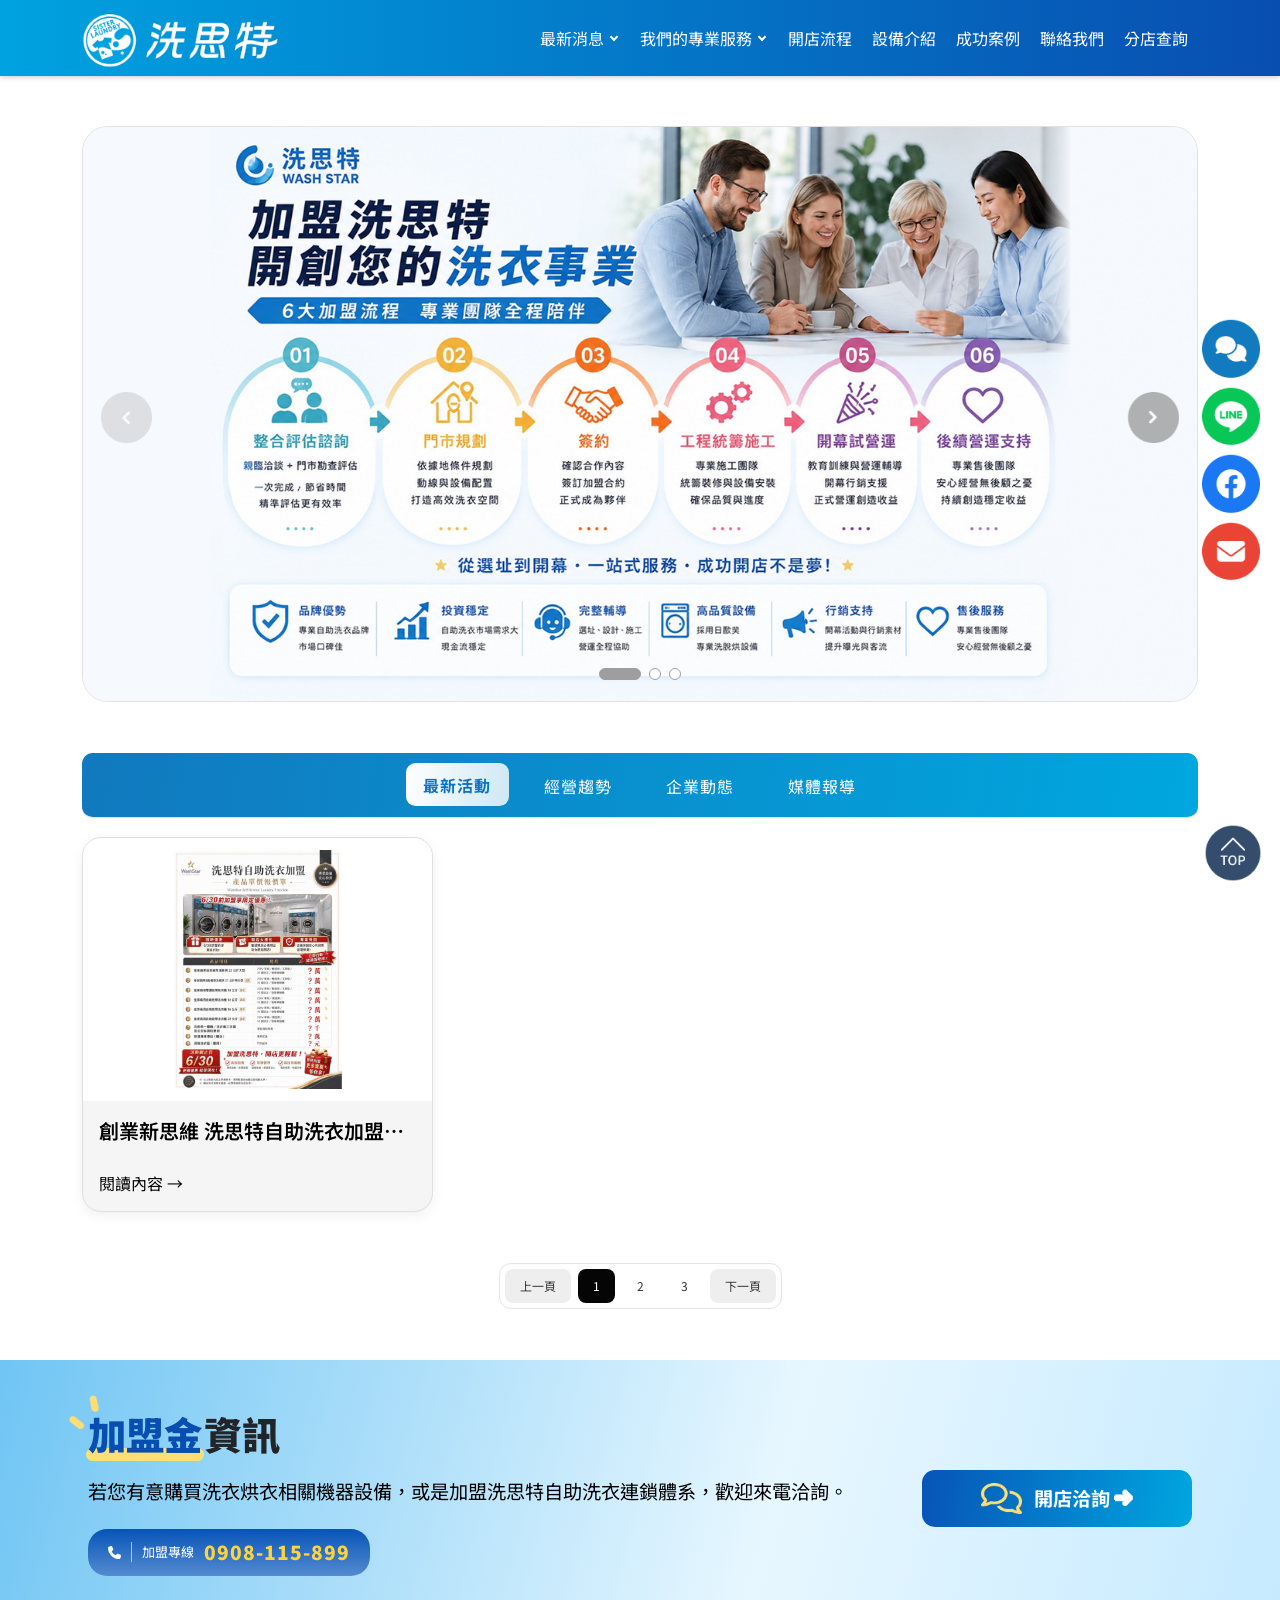
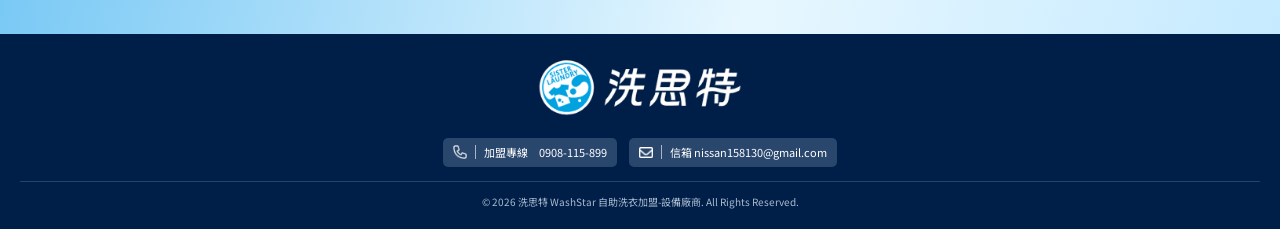
==== commit 8f347666: "全站頭尾、回頂端、浮動按鈕" ====
--- a/index.html
+++ b/index.html
@@ -13,6 +13,7 @@
   <!-- <link rel="stylesheet" href="./style/simplemenu.min.css"> -->
   <link rel="stylesheet" href="./style/animate.min.css" />
   <link rel="stylesheet" href="./style/style.css?v=0428" />
+  <link rel="shortcut icon" href="./images/ico.ico" type="image/x-icon">
 </head>
 
 <body>
@@ -272,15 +273,23 @@
 
 
   <div class="social-fixed-menu">
-    <a href="https://lin.ee/khUN1MK" target="_blank" class="social-btn line">
-      <i class="bi bi-line"></i>
+    <a href="tel:0908115899" target="_blank" class="social-btn">
+      <img src="./images/btn_message.png" alt="">
     </a>
-    <a href="https://www.instagram.com/zc_businesstablechair/" target="_blank" class="social-btn instagram">
-      <i class="bi bi-instagram"></i>
+    <a href="https://line.me/ti/p/OtHSgi9biU" target="_blank" class="social-btn ">
+      <img src="./images/btn_LINE.png" alt="">
+    </a>
+    <a href="https://www.facebook.com/622469711491925/" target="_blank" class="social-btn">
+      <img src="./images/btn_facebook.png" alt="">
+    </a>
+    <a href="mailto:nissan158130@gmail.com" target="_blank" class="social-btn instagram">
+      <img src="./images/btn_email.png" alt="">
     </a>
   </div>
 
-  <a class="back-top" href="#" onclick="window.scrollTo({top:0,behavior:'smooth'});return false;"><b>⌃</b>TOP</a>
+  <a class="back-top" href="#" onclick="window.scrollTo({top:0,behavior:'smooth'});return false;">
+    <img src="./images/btn_top.png" alt="回到最上方">
+  </a>
 
 
   <footer class="site-footer">
--- a/style/style.css
+++ b/style/style.css
@@ -1,6 +1,7 @@
 @charset "UTF-8";
 @import url("https://fonts.googleapis.com/css2?family=Lugrasimo&family=Noto+Sans+TC:wght@100..900&display=swap");
-body, html {
+body,
+html {
   font-family: "Noto Sans TC", sans-serif;
   font-weight: 400;
   font-style: normal;
@@ -30,44 +31,21 @@
   position: fixed;
   right: 20px;
   transform: translateY(-50%);
-  bottom: 50%;
+  top: 50%;
   display: flex;
   flex-direction: column;
-  gap: 15px;
-  z-index: 1050; /* 高於大多數 bootstrap 元件 */
+  gap: 10px;
+  z-index: 1050;
+  /* 高於大多數 bootstrap 元件 */
 }
 
 .social-btn {
-  width: 55px;
-  height: 55px;
-  border-radius: 50%;
-  display: flex;
-  align-items: center;
-  justify-content: center;
-  text-decoration: none;
-  color: #fff;
-  font-size: 24px;
-  box-shadow: 0 6px 15px rgba(0, 0, 0, 0.15);
-  transition: all 0.25s ease;
-}
-
+  width: clamp(36px, 4.5vw, 72px);
+  height: clamp(36px, 4.5vw, 72px);
+  transition: all 0.3s linear;
+}
 .social-btn:hover {
-  transform: scale(1.12);
-  color: #fff;
-}
-
-.line {
-  background-color: #00c300;
-}
-.line i {
-  color: #fff;
-}
-
-.instagram {
-  background: linear-gradient(45deg, #f58529, #dd2a7b, #8134af, #515bd4);
-}
-.instagram i {
-  color: #fff;
+  transform: translateY(-4px);
 }
 
 .header {
@@ -443,22 +421,13 @@
   position: fixed;
   right: 18px;
   bottom: 18px;
-  width: 46px;
-  height: 46px;
-  border-radius: 50%;
-  background: #345575;
-  color: #fff;
-  display: flex;
-  align-items: center;
-  justify-content: center;
-  flex-direction: column;
-  font-size: 10px;
+  width: clamp(36px, 4.5vw, 72px);
+  height: clamp(36px, 4.5vw, 72px);
   z-index: 8;
-}
-
-.back-top b {
-  font-size: 19px;
-  line-height: 16px;
+  transition: all 0.3s linear;
+}
+.back-top:hover {
+  transform: translateY(-4px);
 }
 
 .banner img {
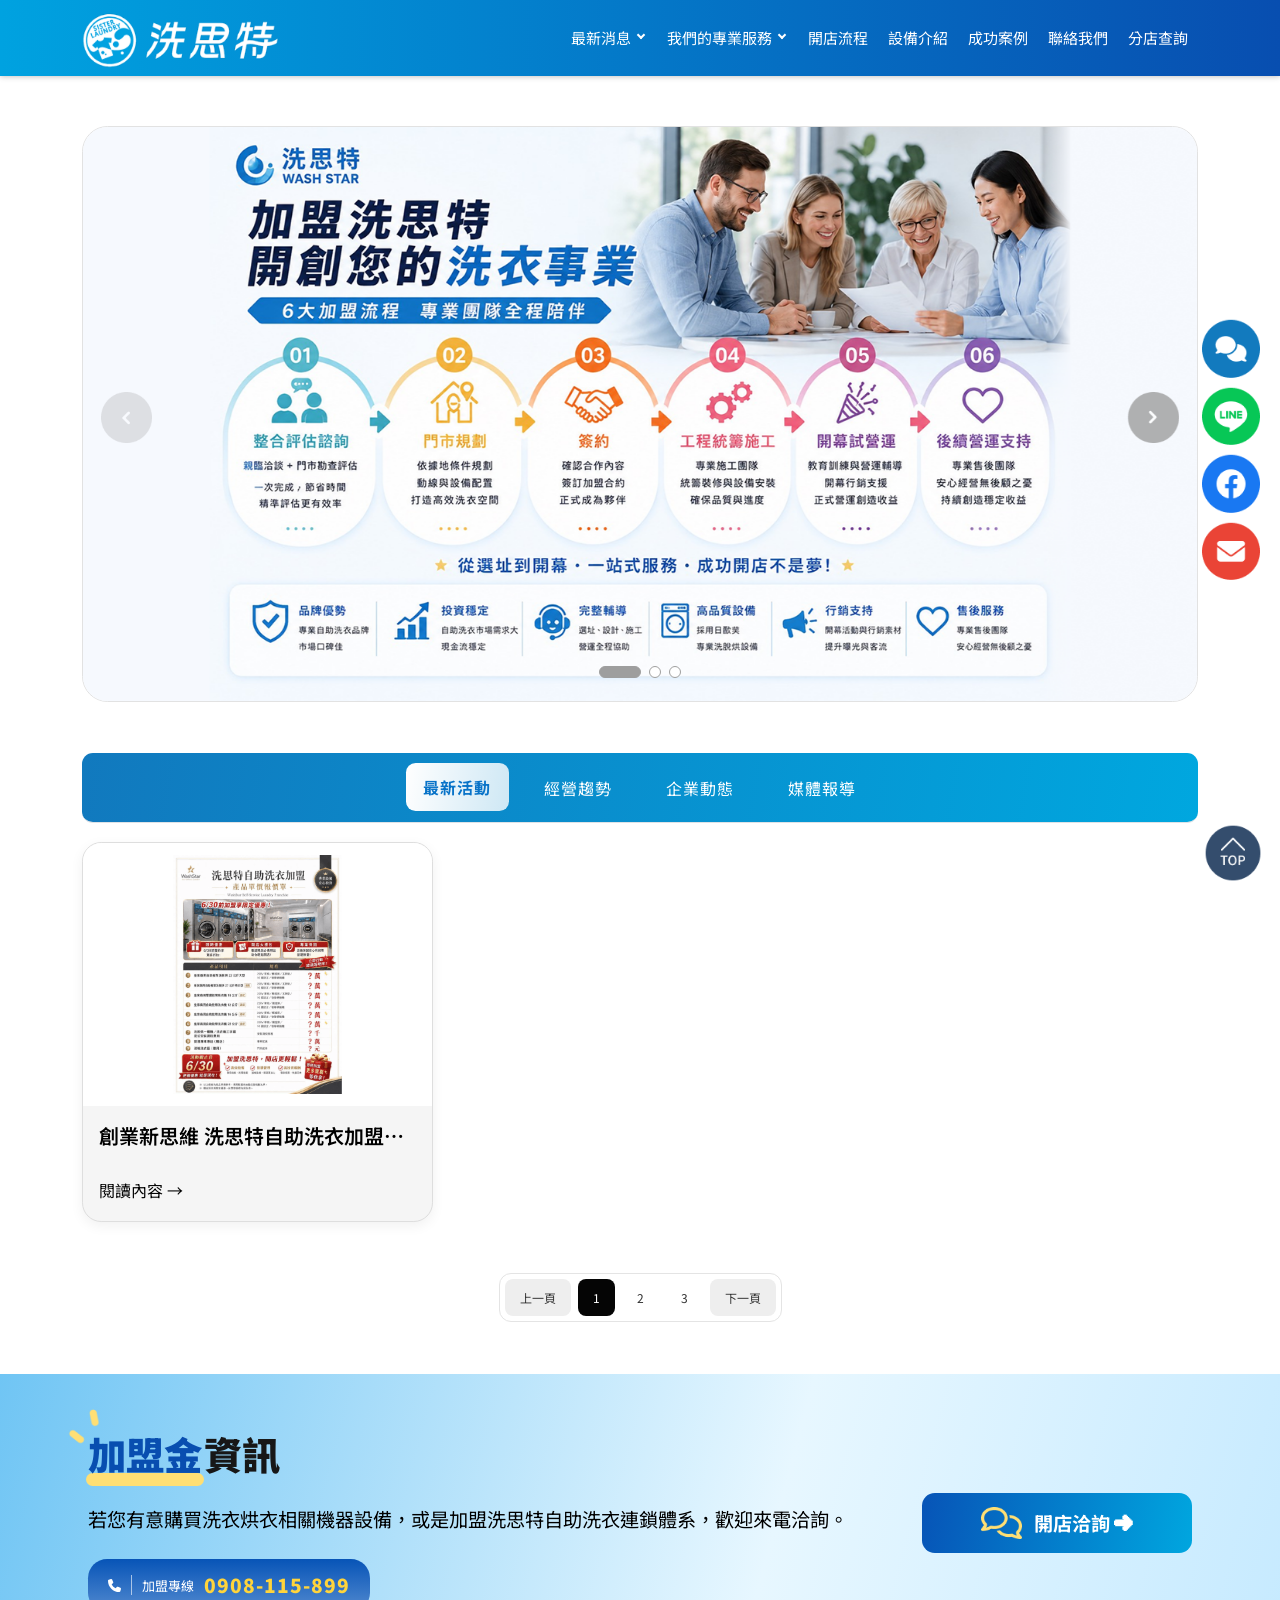
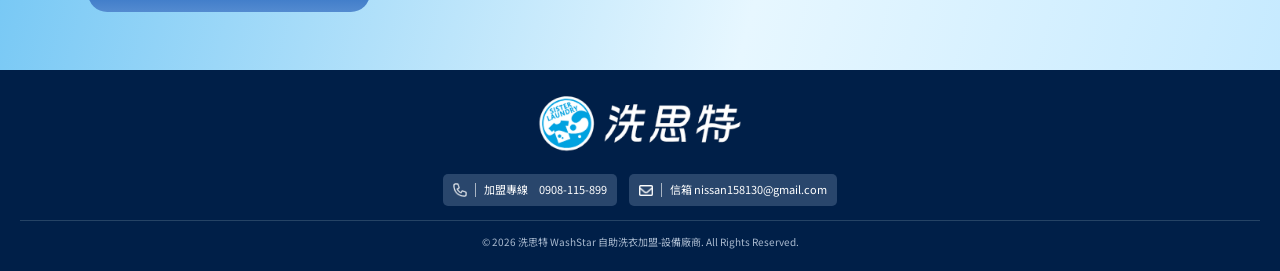
==== commit fe020a07: "more頁，切版" ====
--- a/index.html
+++ b/index.html
@@ -102,7 +102,7 @@
             </li>
             <!-- 單層 -->
             <li>
-              <a class="nav-link" href="ㄥcontact.html">聯絡我們</a>
+              <a class="nav-link" href="/contact.html">聯絡我們</a>
             </li>
             <!-- 單層 -->
             <li>
--- a/style/style.css
+++ b/style/style.css
@@ -46,6 +46,17 @@
 }
 .social-btn:hover {
   transform: translateY(-4px);
+}
+
+.soon {
+  font-size: clamp(30px, 8vw, 100px);
+  color: #d4d4d4;
+  text-align: center;
+  font-weight: 600;
+  min-height: 66vh;
+  display: flex;
+  align-items: center;
+  justify-content: center;
 }
 
 .header {
@@ -1453,4 +1464,190 @@
 
 .box_edit {
   margin-bottom: clamp(24px, 4vw, 80px);
+}
+
+*,
+*::before,
+*::after {
+  box-sizing: border-box;
+}
+
+html {
+  scroll-behavior: smooth;
+}
+
+body {
+  margin: 0;
+  color: #171717;
+  background: #fff;
+  font-family: "Noto Sans TC", "Microsoft JhengHei", sans-serif;
+  font-size: 15px;
+  line-height: 1.8;
+}
+
+a {
+  color: inherit;
+  text-decoration: none;
+}
+
+.inpage {
+  background: linear-gradient(180deg, rgba(105, 196, 255, 0.6) 0%, rgba(235, 246, 254, 0.4) 75%, #FFFFFF 100%);
+}
+.inpage .container {
+  padding: clamp(16px, 4vw, 60px);
+  background: #fff;
+  border-radius: clamp(10px, 2vw, 36px);
+  box-shadow: 0px 4px 12px rgba(0, 0, 0, 0.1);
+  margin-bottom: clamp(20px, 4vw, 60px);
+}
+
+.article {
+  width: 100%;
+}
+.article__header {
+  position: relative;
+  padding-bottom: 16px;
+  border-bottom: 1px solid #e5e7eb;
+}
+.article__date {
+  position: absolute;
+  top: 0;
+  right: 0;
+  color: #858585;
+  font-size: 13px;
+  white-space: nowrap;
+}
+.article__title {
+  margin: 26px 0 0;
+  font-size: clamp(26px, 3vw, 34px);
+  font-weight: 700;
+  line-height: 1.45;
+  letter-spacing: 0.02em;
+}
+.article__body {
+  padding-top: 34px;
+}
+.article__copy {
+  margin-bottom: 20px;
+  font-size: 14px;
+  line-height: 1.95;
+}
+.article__copy p {
+  margin: 0 0 3px;
+}
+.article__figure {
+  width: min(100%, 866px);
+  margin: 0;
+}
+.article__figure img {
+  display: block;
+  width: 100%;
+  height: auto;
+}
+.article__footer {
+  display: flex;
+  justify-content: center;
+  padding-top: 46px;
+}
+
+.breadcrumb {
+  display: flex;
+  flex-wrap: wrap;
+  align-items: center;
+  gap: 8px;
+  padding-right: 220px;
+  color: #858585;
+  font-size: 12px;
+  line-height: 1.6;
+}
+.breadcrumb a {
+  transition: color 0.2s ease;
+}
+.breadcrumb a:hover {
+  color: #171717;
+}
+.breadcrumb__current {
+  color: #171717;
+  font-weight: 600;
+}
+
+.back-button {
+  display: inline-flex;
+  align-items: center;
+  justify-content: center;
+  gap: 8px;
+  min-height: 40px;
+  padding: 8px 20px;
+  border-radius: 9px;
+  background: #eeeeee;
+  font-size: 13px;
+  line-height: 1.4;
+  transition: background-color 0.2s ease, transform 0.2s ease;
+}
+.back-button:hover {
+  background: #e2e2e2;
+  transform: translateY(-1px);
+}
+.back-button span {
+  font-size: 17px;
+}
+
+@media (max-width: 768px) {
+  .article__date {
+    position: static;
+    display: block;
+    margin-top: 12px;
+    text-align: right;
+  }
+  .article__title {
+    margin-top: 20px;
+    font-size: 28px;
+  }
+  .article__body {
+    padding-top: 26px;
+  }
+  .article__footer {
+    padding-top: 36px;
+  }
+  .breadcrumb {
+    padding-right: 0;
+  }
+}
+@media (max-width: 480px) {
+  body {
+    font-size: 14px;
+  }
+  .article__header {
+    padding-bottom: 14px;
+  }
+  .article__title {
+    margin-top: 16px;
+    font-size: 24px;
+    line-height: 1.5;
+  }
+  .article__date {
+    font-size: 12px;
+  }
+  .article__body {
+    padding-top: 22px;
+  }
+  .article__copy {
+    margin-bottom: 16px;
+    font-size: 13px;
+    line-height: 1.9;
+  }
+  .article__copy p {
+    margin-bottom: 5px;
+  }
+  .article__footer {
+    padding-top: 28px;
+  }
+  .breadcrumb {
+    gap: 6px;
+    font-size: 11px;
+  }
+  .back-button {
+    min-height: 44px;
+    padding-inline: 22px;
+  }
 }/*# sourceMappingURL=style.css.map */
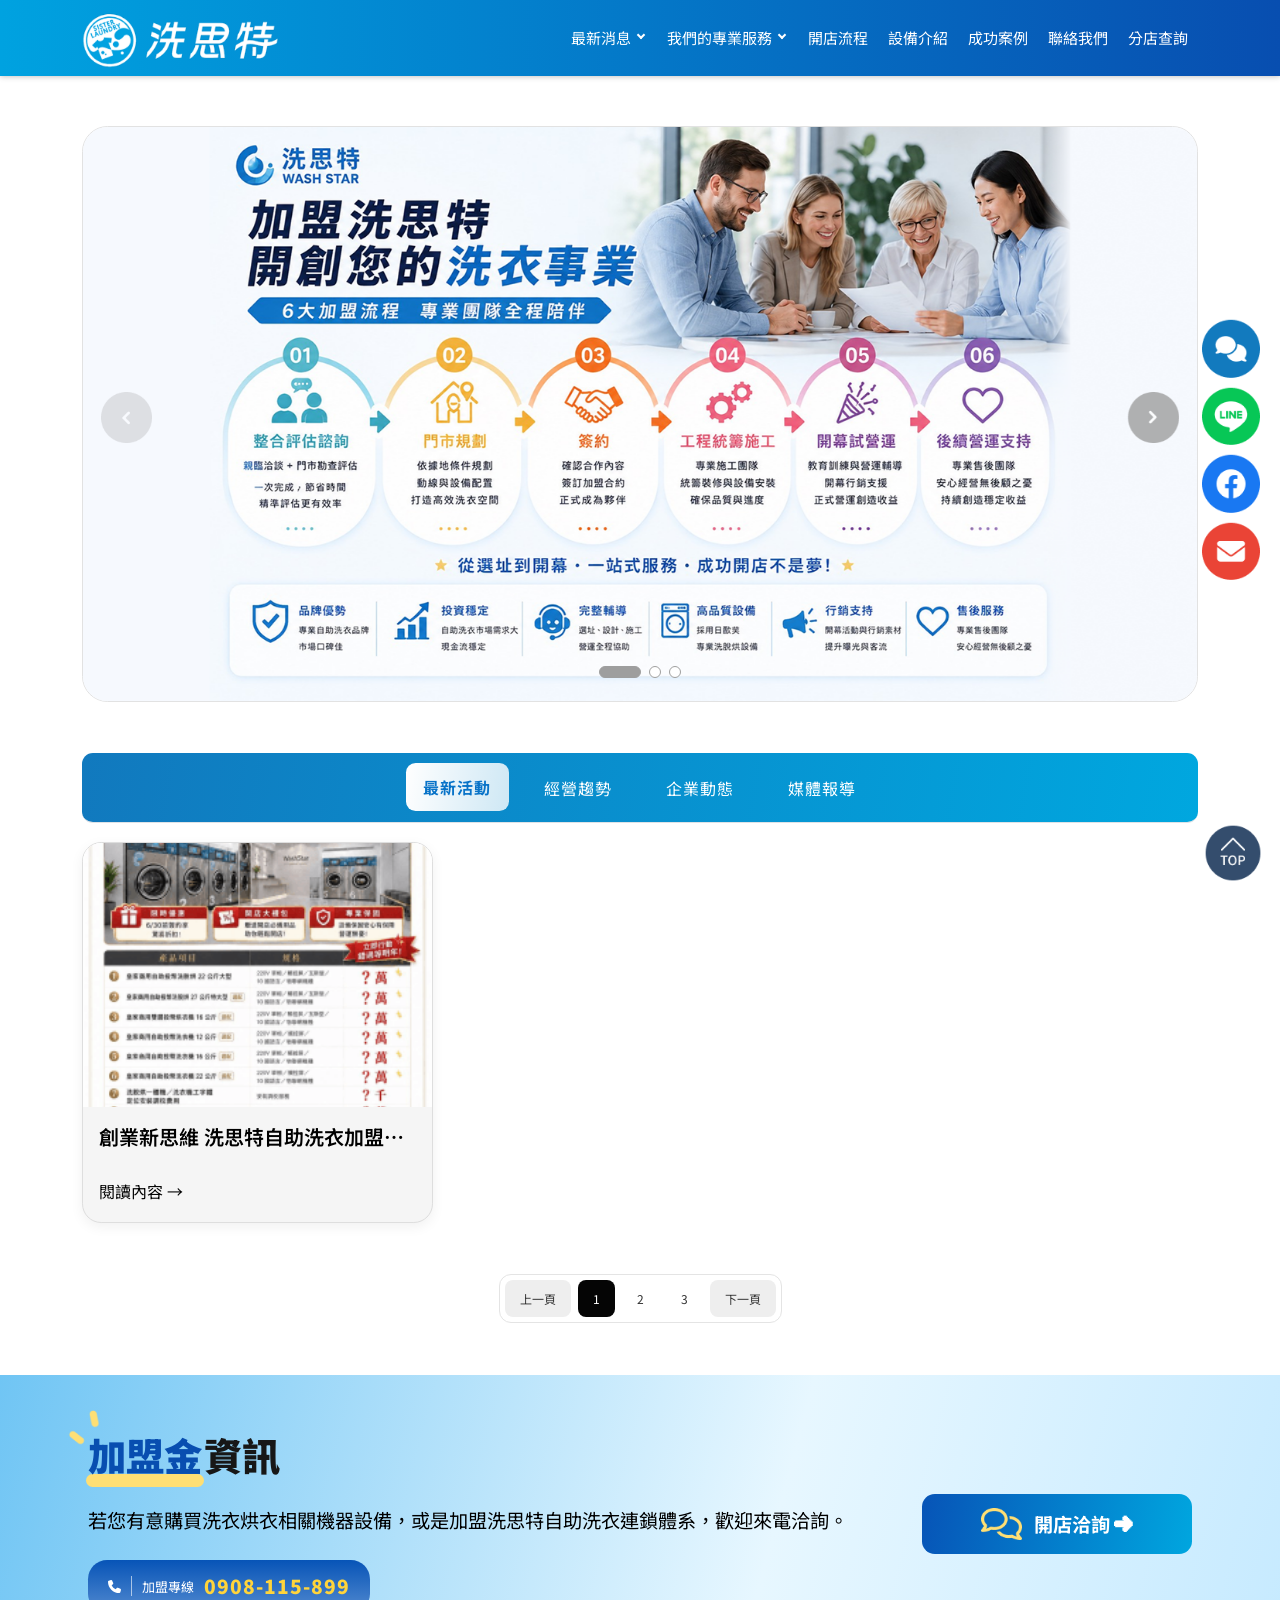
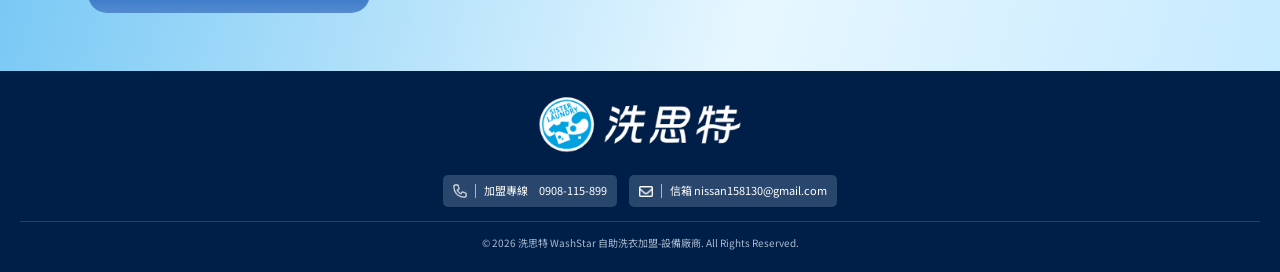
==== commit bf705adc: "內頁提交前修改" ====
--- a/index.html
+++ b/index.html
@@ -12,7 +12,7 @@
   <link rel="stylesheet" href="./style/swiper-bundle.css" />
   <!-- <link rel="stylesheet" href="./style/simplemenu.min.css"> -->
   <link rel="stylesheet" href="./style/animate.min.css" />
-  <link rel="stylesheet" href="./style/style.css?v=0428" />
+  <link rel="stylesheet" href="./style/style.css?v=1110" />
   <link rel="shortcut icon" href="./images/ico.ico" type="image/x-icon">
 </head>
 
@@ -31,33 +31,33 @@
           </button>
         </div>
 
-        <div class="navbar-collapse collapse" id="navbarTogglerDemo01" style="">
+        <div class="navbar-collapse collapse" id="navbarTogglerDemo01">
           <ul class="navbar-nav">
             <!-- 多層 -->
             <li class="nav-item dropdown">
               <!-- 下拉選單按鈕記得要加 .dropdown-toggle -->
-              <a class="nav-link dropdown-toggle" href="./index.html#tab1" id="dropdown-menu-1" role="button"
+              <a class="nav-link dropdown-toggle" href="./index.html?tab=a1-tab" id="dropdown-menu-1" role="button"
                 aria-expanded="false">
                 最新消息</a><i class="gg-arrow-right ms-1"></i>
               <!-- 第一層需要加 .nested-dropdown-menu -->
               <ul class="dropdown-menu nested-dropdown-menu" aria-labelledby="dropdown-menu-1">
                 <li class="nav-item dropdown">
-                  <a class="dropdown-item dropdown-toggle" href="./index.html#tab1" id="dropdown-submenu-1"
+                  <a class="dropdown-item dropdown-toggle" href="./index.html?tab=a1-tab" id="dropdown-submenu-1"
                     role="button" aria-expanded="false">
                     最新活動</a></i>
                 </li>
                 <li class="nav-item dropdown">
-                  <a class="dropdown-item dropdown-toggle" href="./index.html#tab2" id="dropdown-submenu-1"
+                  <a class="dropdown-item dropdown-toggle" href="./index.html?tab=a2-tab" id="dropdown-submenu-1"
                     role="button" aria-expanded="false">
                     經營撇步</a></i>
                 </li>
                 <li class="nav-item dropdown">
-                  <a class="dropdown-item dropdown-toggle" href="./index.html#tab3" id="dropdown-submenu-1"
+                  <a class="dropdown-item dropdown-toggle" href="./index.html?tab=a3-tab" id="dropdown-submenu-1"
                     role="button" aria-expanded="false">
                     企業動態</a></i>
                 </li>
                 <li class="nav-item dropdown">
-                  <a class="dropdown-item dropdown-toggle" href="./index.html#tab4" id="dropdown-submenu-1"
+                  <a class="dropdown-item dropdown-toggle" href="./index.html?tab=a4-tab" id="dropdown-submenu-1"
                     role="button" aria-expanded="false">
                     媒體報導</a></i>
                 </li>
@@ -135,7 +135,6 @@
       </div>
     </div>
     <div class="container">
-
       <ul class="nav nav-tabs" id="section-tabs" role="tablist">
         <li class="nav-item" role="presentation">
           <button class="nav-link active" id="a1-tab" data-bs-toggle="tab" data-bs-target="#a1" type="button" role="tab"
@@ -317,6 +316,23 @@
   <script src="./script/font-awesome.min.js"></script>
   <script src="./script/wow.min.js"></script>
   <script src="./script/main.js?0427"></script>
+
+  <script>
+    document.addEventListener("DOMContentLoaded", function () {
+      const params = new URLSearchParams(window.location.search);
+      const tabId = params.get("tab");
+
+      const allowedTabs = ["a1-tab", "a2-tab", "a3-tab", "a4-tab"];
+
+      if (allowedTabs.includes(tabId)) {
+        const tab = document.getElementById(tabId);
+
+        if (tab) {
+          tab.click();
+        }
+      }
+    });
+  </script>
 </body>
 
 </html>
--- a/style/style.css
+++ b/style/style.css
@@ -1,4 +1,3 @@
-@charset "UTF-8";
 @import url("https://fonts.googleapis.com/css2?family=Lugrasimo&family=Noto+Sans+TC:wght@100..900&display=swap");
 body,
 html {
@@ -36,7 +35,16 @@
   flex-direction: column;
   gap: 10px;
   z-index: 1050;
-  /* 高於大多數 bootstrap 元件 */
+}
+@media (max-width: 991px) {
+  .social-fixed-menu {
+    right: 10px;
+  }
+}
+@media (max-width: 480px) {
+  .social-fixed-menu {
+    right: 6px;
+  }
 }
 
 .social-btn {
@@ -144,6 +152,7 @@
     transform: translateX(-50%);
     left: 50%;
     border-radius: 24px;
+    box-shadow: 0 3px 6px rgba(0, 0, 0, 0.2);
   }
 }
 #navbarTogglerDemo01 .dropdown-menu::before {
@@ -954,6 +963,12 @@
     gap: 6px;
   }
 }
+@media (max-width: 375px) {
+  #section-tabs {
+    padding: 4px;
+    gap: 3px;
+  }
+}
 #section-tabs .nav-item:focus-visible {
   outline: none;
 }
@@ -972,6 +987,13 @@
     font-size: 14px;
   }
 }
+@media (max-width: 375px) {
+  #section-tabs .nav-link,
+  #section-tabs a {
+    padding: 4px 6px;
+    font-size: 13px;
+  }
+}
 #section-tabs .nav-link.active,
 #section-tabs a.active {
   color: #0873c8;
@@ -999,6 +1021,9 @@
   background: #f5f5f5;
   box-shadow: 0 4px 13px rgba(0, 0, 0, 0.06);
   color: #000;
+}
+.news-card:hover .tit {
+  corlor: #1179BE;
 }
 .news-card p {
   margin-bottom: 0;
@@ -1016,18 +1041,17 @@
 }
 
 .poster-box {
-  height: 263px;
+  height: 264px;
   display: flex;
   align-items: center;
   justify-content: center;
-  padding: 12px;
   background: #fff;
 }
 .poster-box img {
   height: 100%;
-  max-width: 100%;
-  -o-object-fit: contain;
-     object-fit: contain;
+  width: 100%;
+  -o-object-fit: cover;
+     object-fit: cover;
 }
 
 .card-copy {
@@ -1244,6 +1268,236 @@
     grid-template-columns: 1fr;
   }
 }
+.inbanner {
+  overflow: hidden;
+  width: 100%;
+  border-radius: clamp(10px, 1.75vw, 32px);
+}
+@media (max-width: 575px) {
+  .inbanner {
+    border-radius: 0;
+  }
+}
+.inbanner__image {
+  display: block;
+  width: 100%;
+  height: auto;
+}
+
+.section-panel {
+  border-radius: clamp(10px, 1.75vw, 32px);
+  background: #f0f0f0;
+}
+
+.about {
+  margin-top: clamp(20px, 3vw, 40px);
+  padding: clamp(20px, 4vw, 60px);
+}
+.about__title {
+  margin: clamp(12px, 1.35vw, 18px) 0 clamp(16px, 1.5vw, 20px);
+  font-size: clamp(28px, 2.6vw, 40px);
+  font-weight: 800;
+  line-height: 1.45;
+  letter-spacing: 1px;
+}
+.about__title span {
+  color: #1179BE;
+}
+.about__content {
+  color: #111;
+  font-size: clamp(17px, 1.6vw, 20px);
+  line-height: 1.75;
+}
+
+.eyebrow {
+  display: inline-block;
+  margin: 0;
+  padding-bottom: 3px;
+  border-bottom: 1px solid currentColor;
+  color: #111;
+  font-size: 16px;
+  font-weight: 700;
+  letter-spacing: 1px;
+}
+.eyebrow span {
+  padding: 0 6px;
+}
+.eyebrow--light {
+  color: #fff;
+}
+@media (max-width: 425px) {
+  .eyebrow--light {
+    font-size: 14px;
+    letter-spacing: 0;
+  }
+}
+
+.services {
+  margin-top: clamp(20px, 3vw, 40px);
+}
+.services__grid {
+  display: flex;
+  gap: 20px;
+  flex-wrap: wrap;
+  justify-content: center;
+}
+@media (max-width: 991px) {
+  .services__grid {
+    justify-content: space-between;
+    gap: 10px;
+  }
+}
+.services__grid .service-card {
+  width: calc(25% - 15px);
+}
+@media (max-width: 991px) {
+  .services__grid .service-card {
+    width: calc(50% - 14px);
+    flex-grow: 1;
+  }
+}
+@media (max-width: 425px) {
+  .services__grid .service-card {
+    width: 100%;
+  }
+}
+
+.services__grid__3 .service-card {
+  width: calc(33.333% - 14px);
+}
+@media (max-width: 991px) {
+  .services__grid__3 .service-card {
+    width: calc(50% - 14px);
+  }
+}
+@media (max-width: 425px) {
+  .services__grid__3 .service-card {
+    width: 100%;
+  }
+}
+
+.section-heading {
+  margin: 0 0 clamp(16px, 1.5vw, 20px);
+  color: #080808;
+  font-size: clamp(27px, 2.5vw, 36px);
+  font-weight: 700;
+  line-height: 1.35;
+  text-align: center;
+}
+.section-heading span {
+  color: #1179BE;
+  font-weight: 500;
+}
+
+.service-card {
+  padding: clamp(22px, 1.75vw, 28px);
+  border-radius: clamp(10px, 1.75vw, 32px);
+  background: #f0f0f0;
+  box-shadow: 0 12px 26px rgba(20, 60, 90, 0.045);
+}
+.service-card h3 {
+  margin: 0 0 6px;
+  color: #1179BE;
+  font-size: clamp(20px, 1.5vw, 24px);
+  font-weight: 700;
+  line-height: 1.5;
+}
+.service-card h3 span {
+  color: #000;
+}
+.service-card h3 i {
+  display: inline-block;
+  margin: 0 8px;
+  width: 1px;
+  height: clamp(18px, 1.5vw, 24px);
+  background: #858b94;
+  transform: translateY(1px);
+}
+.service-card .step-label {
+  display: inline-flex;
+  min-height: 21px;
+  align-items: center;
+  padding: 6px 12px;
+  border-radius: 99px;
+  color: #111;
+  background: #fff;
+  font-size: clamp(14px, 1vw, 16px);
+  line-height: 1;
+  font-weight: 800;
+  margin-bottom: 10px;
+}
+.service-card p {
+  margin: 0;
+  font-size: 16px;
+  line-height: 1.5;
+}
+
+.philosophy {
+  margin-top: clamp(20px, 2.5vw, 40px);
+  padding: clamp(20px, 3.5vw, 60px);
+  border-radius: clamp(10px, 1.75vw, 32px);
+  color: #fff;
+  background: linear-gradient(112deg, #0871c8 0%, #3196e7 57%, #06345c 100%);
+  box-shadow: 0 12px 24px rgba(0, 77, 145, 0.12);
+}
+.philosophy__block {
+  margin-top: clamp(12px, 1.5vw, 24px);
+}
+.philosophy__block h2 {
+  margin: 0 0 3px;
+  color: #fff;
+  font-size: clamp(20px, 2.25vw, 28px);
+  font-weight: 700;
+  line-height: 1.5;
+}
+.philosophy__block p {
+  margin: 0;
+  color: rgba(255, 255, 255, 0.94);
+  font-size: 16px;
+  line-height: 1.8;
+}
+.philosophy__block--cta {
+  margin-top: 24px;
+}
+
+.cta-button {
+  display: inline-flex;
+  align-items: center;
+  gap: 12px;
+  min-height: 44px;
+  margin-top: 24px;
+  padding: 10px 20px;
+  border-radius: 999px;
+  color: #06365f;
+  background: #ffdc57;
+  font-size: 16px;
+  font-weight: 700;
+  transition: transform 0.2s ease, background-color 0.2s ease;
+  color: #1179BE;
+}
+@media (max-width: 425px) {
+  .cta-button {
+    font-size: 14px;
+    gap: 6px;
+    padding: 6px 12px;
+  }
+}
+.cta-button:hover {
+  transform: translateY(-2px);
+}
+.cta-button span {
+  font-size: 18px;
+}
+@media (max-width: 425px) {
+  .cta-button span {
+    font-size: 14px;
+  }
+}
+
+.contact-anchor {
+  height: 1px;
+}
+
 .bannerSwiper_pr .swiper-pagination {
   width: 60px;
   background-color: rgba(255, 255, 255, 0.6);
@@ -1493,12 +1747,26 @@
 .inpage {
   background: linear-gradient(180deg, rgba(105, 196, 255, 0.6) 0%, rgba(235, 246, 254, 0.4) 75%, #FFFFFF 100%);
 }
-.inpage .container {
+@media (max-width: 575px) {
+  .inpage {
+    padding: 0;
+  }
+}
+.inpage.short {
+  background: linear-gradient(180deg, rgba(105, 196, 255, 0.6) 0%, rgba(235, 246, 254, 0.4) 32%, #FFFFFF 100%);
+}
+.inpage .container_box {
   padding: clamp(16px, 4vw, 60px);
   background: #fff;
   border-radius: clamp(10px, 2vw, 36px);
   box-shadow: 0px 4px 12px rgba(0, 0, 0, 0.1);
   margin-bottom: clamp(20px, 4vw, 60px);
+}
+@media (max-width: 575px) {
+  .inpage .container_box {
+    margin-bottom: 0;
+    border-radius: 0;
+  }
 }
 
 .article {
@@ -1650,4 +1918,513 @@
     min-height: 44px;
     padding-inline: 22px;
   }
+}
+.why-list {
+  display: flex;
+  flex-wrap: wrap;
+  justify-content: center;
+  gap: 10px;
+  margin: 0 auto 16px;
+  padding: 0;
+  list-style: none;
+}
+.why-list li {
+  display: inline-flex;
+  min-height: 40px;
+  align-items: center;
+  gap: 6px;
+  padding: 6px 14px 6px 8px;
+  border-radius: 30px;
+  background: #f0f1f2;
+  color: #273044;
+  font-size: 16px;
+  font-weight: 700;
+  white-space: nowrap;
+}
+.why-list li span {
+  width: clamp(32px, 2.5vw, 48px);
+  height: clamp(32px, 2.5vw, 48px);
+  display: inline-flex;
+  align-items: center;
+  justify-content: center;
+  flex: 0 0 clamp(32px, 2.5vw, 48px);
+  border-radius: 50%;
+  color: #fff;
+  background: #1179BE;
+  font-size: 16px;
+  font-weight: 700;
+}
+
+.region + .region {
+  margin-top: 24px;
+}
+.region__title {
+  display: flex;
+  align-items: baseline;
+  gap: 7px;
+  margin: 0 0 8px;
+  padding-left: 14px;
+  font-size: clamp(20px, 1.5vw, 28px);
+  font-weight: 700;
+  line-height: 1.3;
+  position: relative;
+}
+.region__title::before {
+  content: "";
+  width: clamp(4px, 0.7vw, 6px);
+  height: clamp(20px, 1.85vw, 28px);
+  background-color: #00a4df;
+  border-radius: 99px;
+  transform: translateY(-50%);
+  top: 50%;
+  position: absolute;
+  left: 0;
+}
+.region__title small {
+  color: #333;
+  font-size: 16px;
+  font-weight: 400;
+}
+.region__stores {
+  display: grid;
+  gap: 6px;
+}
+
+.store-card {
+  display: grid;
+  grid-template-columns: 180px minmax(0, 1fr) 96px;
+  align-items: center;
+  padding: clamp(12px, 1.25vw, 16px) clamp(16px, 1.5vw, 24px);
+  border-radius: 16px;
+  background: #eeeeee;
+}
+@media (max-width: 600px) {
+  .store-card {
+    grid-template-columns: 1fr;
+  }
+}
+.store-card__name {
+  display: flex;
+  min-width: 0;
+  flex-direction: column;
+  justify-content: center;
+  align-items: flex-start;
+  gap: 6px;
+  padding: 0 12px 0 2px;
+  border-right: 1px solid #dedede;
+}
+@media (max-width: 600px) {
+  .store-card__name {
+    margin-bottom: 6px;
+    padding: 0;
+    border-right: none;
+  }
+}
+.store-card__name h3 {
+  margin: 0;
+  color: #111;
+  font-size: clamp(18px, 1.5vw, 20px);
+  font-weight: 700;
+  line-height: 1.45;
+}
+.store-card__details {
+  display: grid;
+  gap: 3px;
+  min-width: 0;
+  padding: 0 12px;
+}
+@media (max-width: 600px) {
+  .store-card__details {
+    padding: 0;
+    margin-bottom: 4px;
+  }
+}
+.store-card__line {
+  display: flex;
+  align-items: center;
+  gap: 6px;
+  min-width: 0;
+  margin: 0;
+  color: #171717;
+  font-size: 16px;
+  line-height: 1.6;
+}
+.store-card__icon {
+  display: inline-flex;
+  flex: 0 0 16px;
+  width: 16px;
+  height: 16px;
+  color: #1179BE;
+}
+.store-card__icon svg {
+  width: 16px;
+  height: 16px;
+  fill: none;
+  stroke: currentColor;
+  stroke-width: 1.8;
+  stroke-linecap: round;
+  stroke-linejoin: round;
+}
+.store-card__text {
+  min-width: 0;
+  overflow-wrap: anywhere;
+}
+.store-card__phone {
+  color: #333;
+}
+.store-card__phone a {
+  color: #333;
+  text-decoration: none;
+}
+.store-card__phone a:hover {
+  color: #1179BE;
+}
+
+.open-badge {
+  display: inline-flex;
+  align-items: center;
+  min-height: 20px;
+  padding: 2px 8px;
+  border-radius: 20px;
+  color: #000;
+  background: #fff;
+  font-size: 14px;
+  font-weight: 600;
+  white-space: nowrap;
+  position: relative;
+}
+.open-badge::before {
+  content: "";
+  display: inline-block;
+  width: 4px;
+  height: 4px;
+  background-color: #000;
+  border-radius: 99px;
+  margin-right: 4px;
+}
+
+.map-button {
+  display: inline-flex;
+  align-items: center;
+  justify-content: center;
+  justify-self: end;
+  gap: 4px;
+  padding: 4px 14px;
+  border-radius: 999px;
+  color: #fff;
+  background: #006493;
+  font-size: 15px;
+  font-weight: 600;
+  text-decoration: none;
+  white-space: nowrap;
+  transition: background-color 0.2s ease, transform 0.2s ease;
+}
+.map-button:hover {
+  color: #fff;
+  transform: translateY(-2px);
+}
+.map-button__icon {
+  display: inline-flex;
+  width: 16px;
+  height: 16px;
+}
+.map-button__icon svg {
+  width: 16px;
+  height: 16px;
+  fill: none;
+  stroke: currentColor;
+  stroke-width: 1.8;
+  stroke-linecap: round;
+  stroke-linejoin: round;
+}
+
+.branch-loading,
+.branch-error {
+  padding: 24px;
+  color: #333;
+  text-align: center;
+}
+
+.contact-card {
+  width: min(1200px, 100%);
+  min-height: 910px;
+  padding: 52px 59px 56px;
+  border: 1px solid #dedede;
+  border-radius: 30px;
+  background: #fff;
+  box-shadow: 0 3px 18px rgba(0, 0, 0, 0.08);
+}
+
+.contact-header {
+  padding-bottom: 17px;
+  border-bottom: 1px solid #e5e5e5;
+}
+.contact-header h1 {
+  margin: 0 0 22px;
+  text-align: center;
+  font-size: clamp(27px, 3vw, 38px);
+  line-height: 1.35;
+  font-weight: 800;
+  letter-spacing: 0.02em;
+}
+.contact-header h1 span {
+  color: #1179BE;
+  font-weight: 500;
+  white-space: nowrap;
+}
+
+.contact-intro {
+  display: flex;
+  align-items: center;
+  justify-content: space-between;
+  gap: 20px;
+  padding-bottom: 17px;
+  border-bottom: 1px solid #e5e5e5;
+}
+.contact-intro__text p {
+  margin: 0;
+  font-size: 16px;
+  line-height: 1.9;
+  letter-spacing: 0.01em;
+}
+.contact-intro__text a {
+  color: #0099df;
+  text-decoration: none;
+}
+.contact-intro__text a:hover {
+  text-decoration: underline;
+}
+
+.required-note {
+  flex: 0 0 auto;
+  margin: 0;
+  padding: 7px 20px;
+  border-radius: 30px;
+  color: #c71919;
+  background: #ffdddd;
+  font-size: 14px;
+  letter-spacing: 0.03em;
+}
+.required-note span {
+  margin-right: 4px;
+}
+
+.contact-form {
+  width: 100%;
+  max-width: 930px;
+  margin: 25px 0 0 auto;
+}
+
+.form-row {
+  display: grid;
+  grid-template-columns: 165px minmax(0, 1fr);
+  align-items: center;
+  gap: 0;
+  margin-bottom: 19px;
+}
+.form-row > label {
+  padding-right: 16px;
+  text-align: right;
+  white-space: nowrap;
+  font-size: 16px;
+  font-weight: 700;
+}
+.form-row > label span {
+  color: #d71920;
+}
+.form-row input,
+.form-row select,
+.form-row textarea {
+  width: 100%;
+  min-width: 0;
+  border: 0;
+  outline: 0;
+  color: #222;
+  background: #ededed;
+  font: inherit;
+  font-size: 16px;
+}
+.form-row input::-moz-placeholder, .form-row select::-moz-placeholder, .form-row textarea::-moz-placeholder {
+  color: #333;
+  opacity: 1;
+}
+.form-row input::placeholder,
+.form-row select::placeholder,
+.form-row textarea::placeholder {
+  color: #333;
+  opacity: 1;
+}
+.form-row input,
+.form-row select {
+  height: 41px;
+  padding: 0 14px;
+  border-radius: 30px;
+}
+.form-row select {
+  -webkit-appearance: none;
+     -moz-appearance: none;
+          appearance: none;
+  cursor: pointer;
+}
+
+.select-wrap {
+  position: relative;
+}
+.select-wrap::after {
+  position: absolute;
+  top: 50%;
+  right: 13px;
+  width: 7px;
+  height: 7px;
+  border-right: 1.5px solid #65717c;
+  border-bottom: 1.5px solid #65717c;
+  content: "";
+  transform: translateY(-70%) rotate(45deg);
+  pointer-events: none;
+}
+
+.form-row--message {
+  align-items: start;
+  margin-top: 1px;
+  margin-bottom: 23px;
+}
+.form-row--message > label {
+  padding-top: 12px;
+}
+.form-row--message textarea {
+  min-height: 120px;
+  padding: 14px;
+  border-radius: 38px;
+  line-height: 1.65;
+  resize: vertical;
+}
+
+.form-row--captcha {
+  grid-template-columns: 165px 160px 136px auto;
+  -moz-column-gap: 10px;
+       column-gap: 10px;
+  margin-bottom: 31px;
+}
+.form-row--captcha > label {
+  padding-right: 16px;
+}
+.form-row--captcha input {
+  height: 42px;
+}
+
+.captcha-code {
+  height: 41px;
+  display: flex;
+  align-items: center;
+  justify-content: center;
+  border-radius: 30px;
+  color: #080808;
+  background: #e9edff;
+  font-size: 17px;
+  font-weight: 800;
+  font-style: italic;
+  letter-spacing: 0.18em;
+}
+
+.captcha-refresh {
+  color: #0077c8;
+  font-size: 12px;
+  text-decoration: none;
+  white-space: nowrap;
+}
+.captcha-refresh:hover {
+  text-decoration: underline;
+}
+.captcha-refresh span {
+  margin-left: 2px;
+}
+
+.form-actions {
+  padding-left: 105px;
+}
+.form-actions button {
+  min-width: 171px;
+  height: 48px;
+  padding: 0 22px;
+  display: inline-flex;
+  align-items: center;
+  justify-content: center;
+  gap: 15px;
+  border: 0;
+  border-radius: 14px;
+  color: #fff;
+  background: linear-gradient(105deg, #084EB0, #00a7df);
+  font-family: inherit;
+  font-size: 14px;
+  font-weight: 700;
+  cursor: pointer;
+  transition: filter 0.2s ease, transform 0.2s ease;
+}
+.form-actions button:hover {
+  filter: brightness(1.06);
+  transform: translateY(-1px);
+}
+.form-actions button span {
+  font-size: 22px;
+  line-height: 1;
+  font-weight: 400;
+}
+
+@media (max-width: 900px) {
+  .contact-form {
+    max-width: 100%;
+  }
+  .contact-intro {
+    align-items: flex-start;
+  }
+}
+@media (max-width: 600px) {
+  .contact-intro {
+    flex-direction: column;
+    gap: 12px;
+  }
+  .contact-intro__text p {
+    font-size: 14px;
+  }
+  .required-note {
+    align-self: flex-end;
+    font-size: 12px;
+  }
+  .contact-form {
+    margin-top: 22px;
+  }
+  .form-row,
+  .form-row--captcha {
+    grid-template-columns: 1fr;
+    gap: 8px;
+    margin-bottom: 17px;
+  }
+  .form-row > label,
+  .form-row--captcha > label {
+    padding: 0;
+    text-align: left;
+  }
+  .form-row--message textarea {
+    min-height: 130px;
+    border-radius: 22px;
+  }
+  .form-row--captcha {
+    grid-template-columns: minmax(0, 1fr) 108px;
+    -moz-column-gap: 9px;
+         column-gap: 9px;
+  }
+  .form-row--captcha > label {
+    grid-column: 1/-1;
+  }
+  .form-row--captcha .captcha-refresh {
+    grid-column: 1/-1;
+  }
+  .form-actions {
+    padding-left: 0;
+    text-align: center;
+  }
+  .form-actions button {
+    width: 100%;
+    max-width: 240px;
+  }
 }/*# sourceMappingURL=style.css.map */
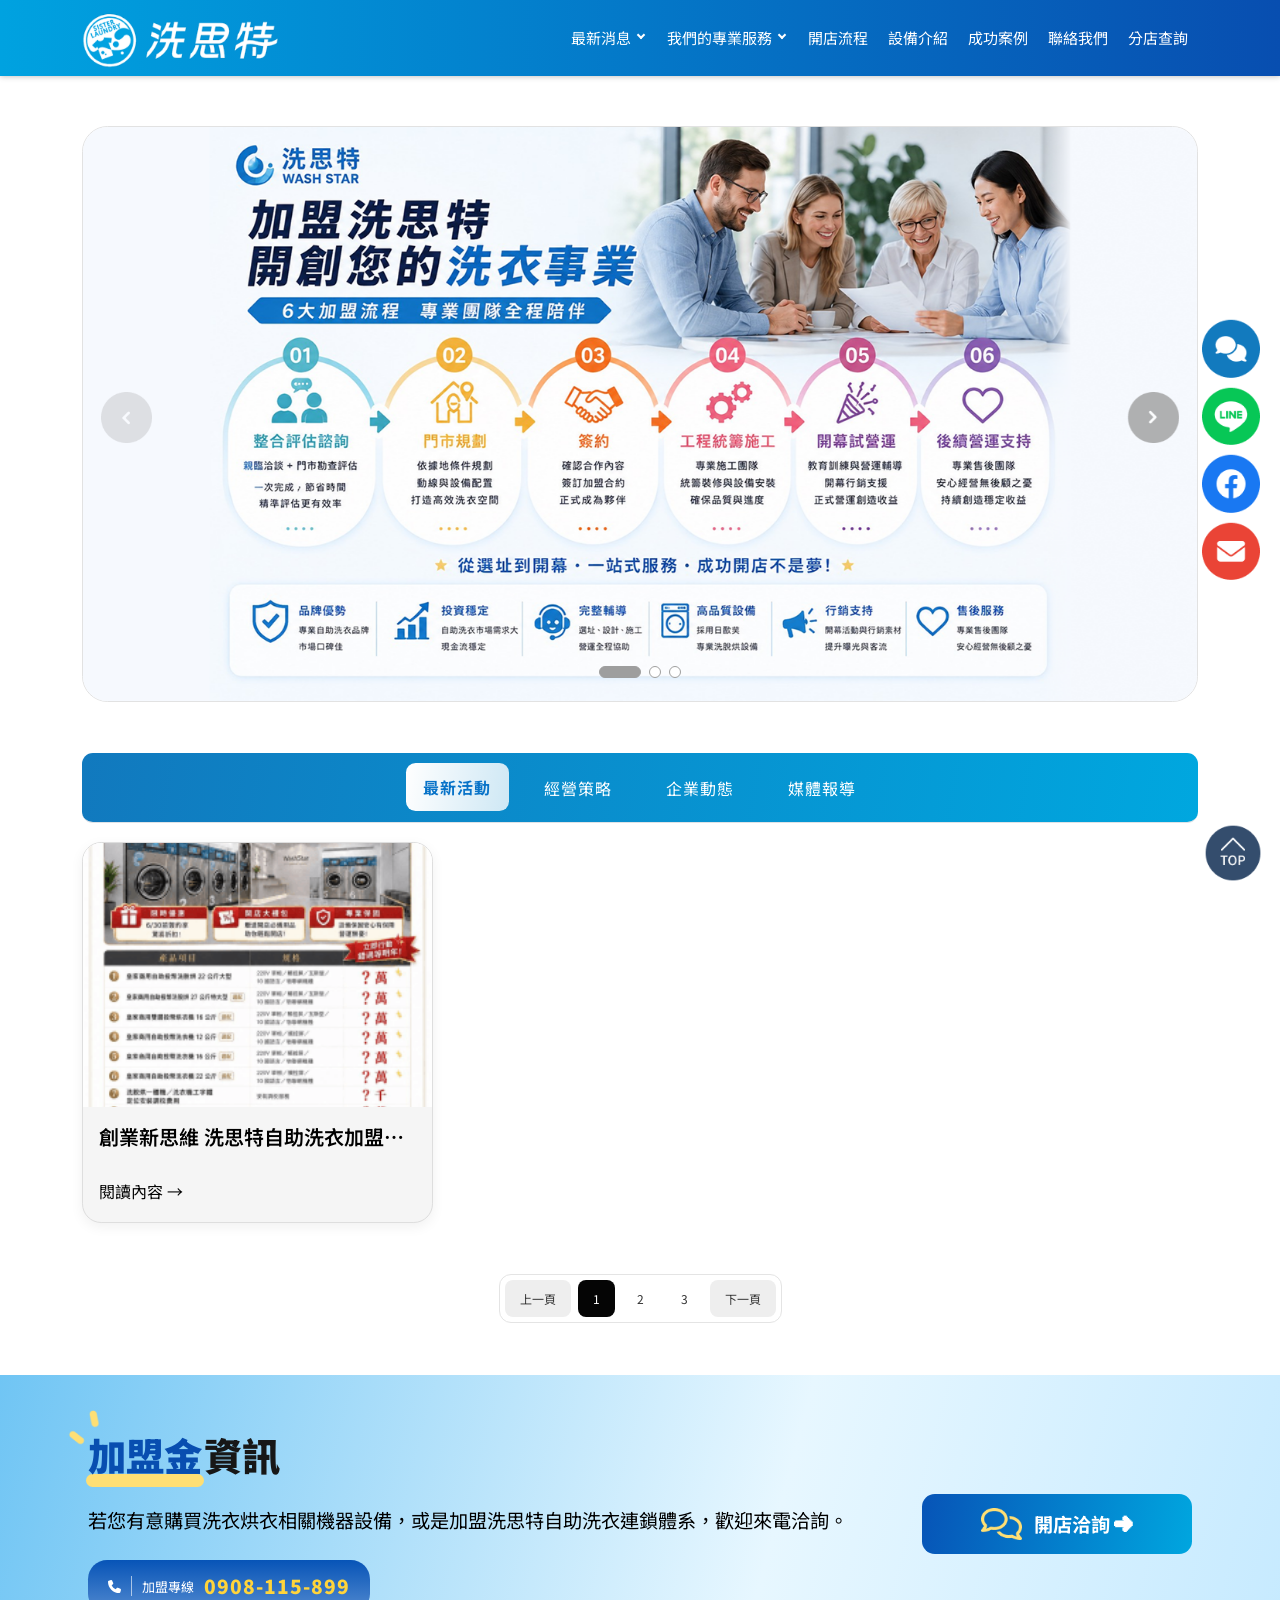
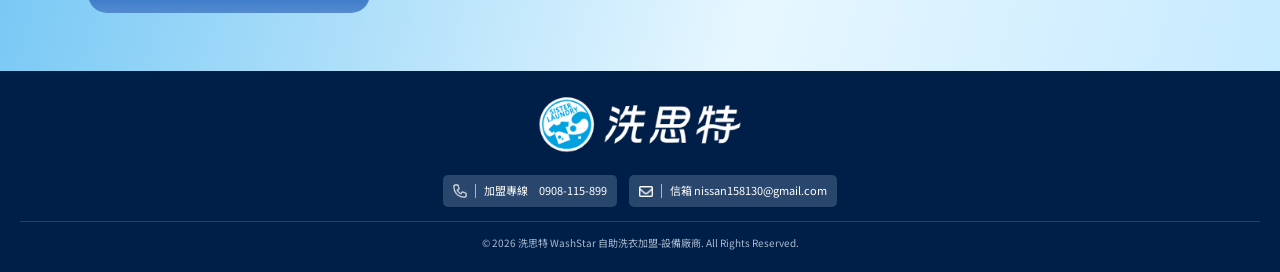
==== commit 4e65c76f: "改成 經營策略" ====
--- a/index.html
+++ b/index.html
@@ -49,7 +49,7 @@
                 <li class="nav-item dropdown">
                   <a class="dropdown-item dropdown-toggle" href="./index.html?tab=a2-tab" id="dropdown-submenu-1"
                     role="button" aria-expanded="false">
-                    經營撇步</a></i>
+                    經營策略</a></i>
                 </li>
                 <li class="nav-item dropdown">
                   <a class="dropdown-item dropdown-toggle" href="./index.html?tab=a3-tab" id="dropdown-submenu-1"
@@ -142,7 +142,7 @@
         </li>
         <li class="nav-item" role="presentation">
           <button class="nav-link" id="a2-tab" data-bs-toggle="tab" data-bs-target="#a2" type="button" role="tab"
-            aria-controls="a2" aria-selected="false">經營趨勢</button>
+            aria-controls="a2" aria-selected="false">經營策略</button>
         </li>
         <li class="nav-item" role="presentation">
           <button class="nav-link" id="a3-tab" data-bs-toggle="tab" data-bs-target="#a3" type="button" role="tab"
